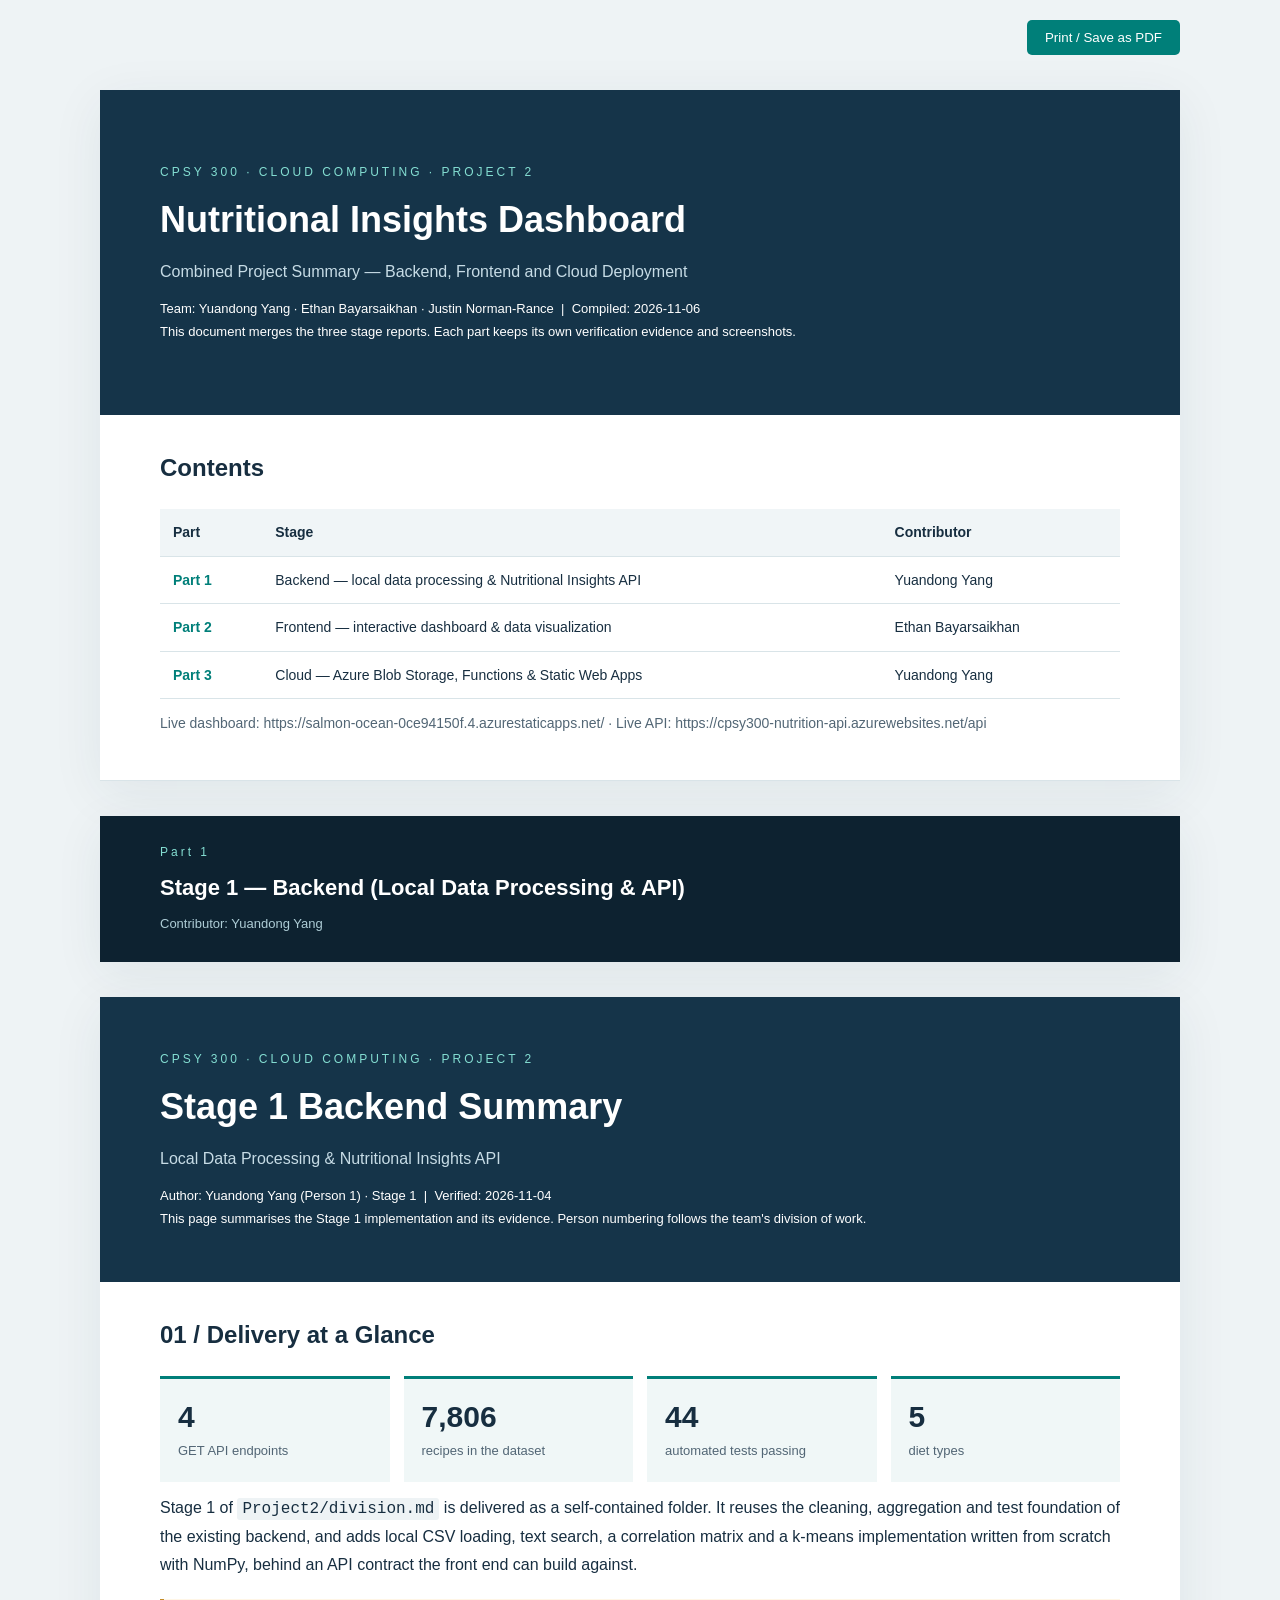
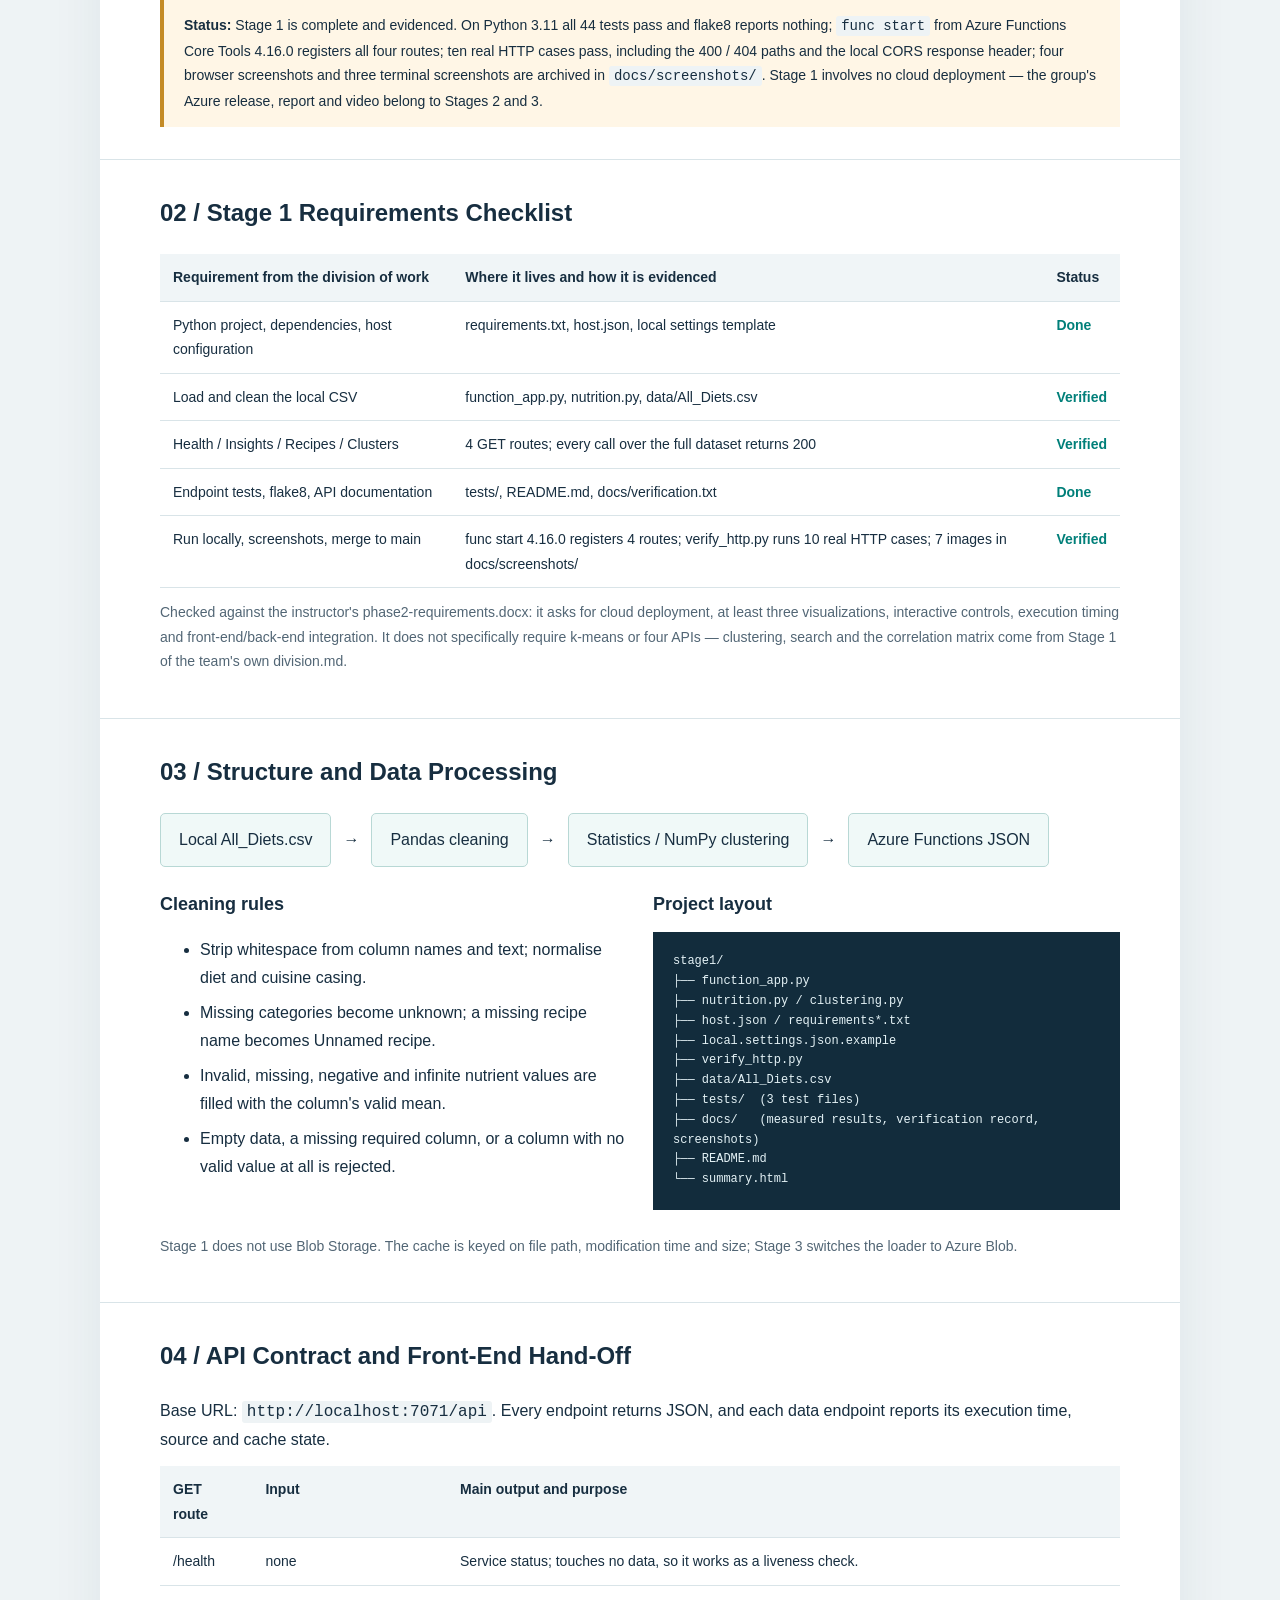
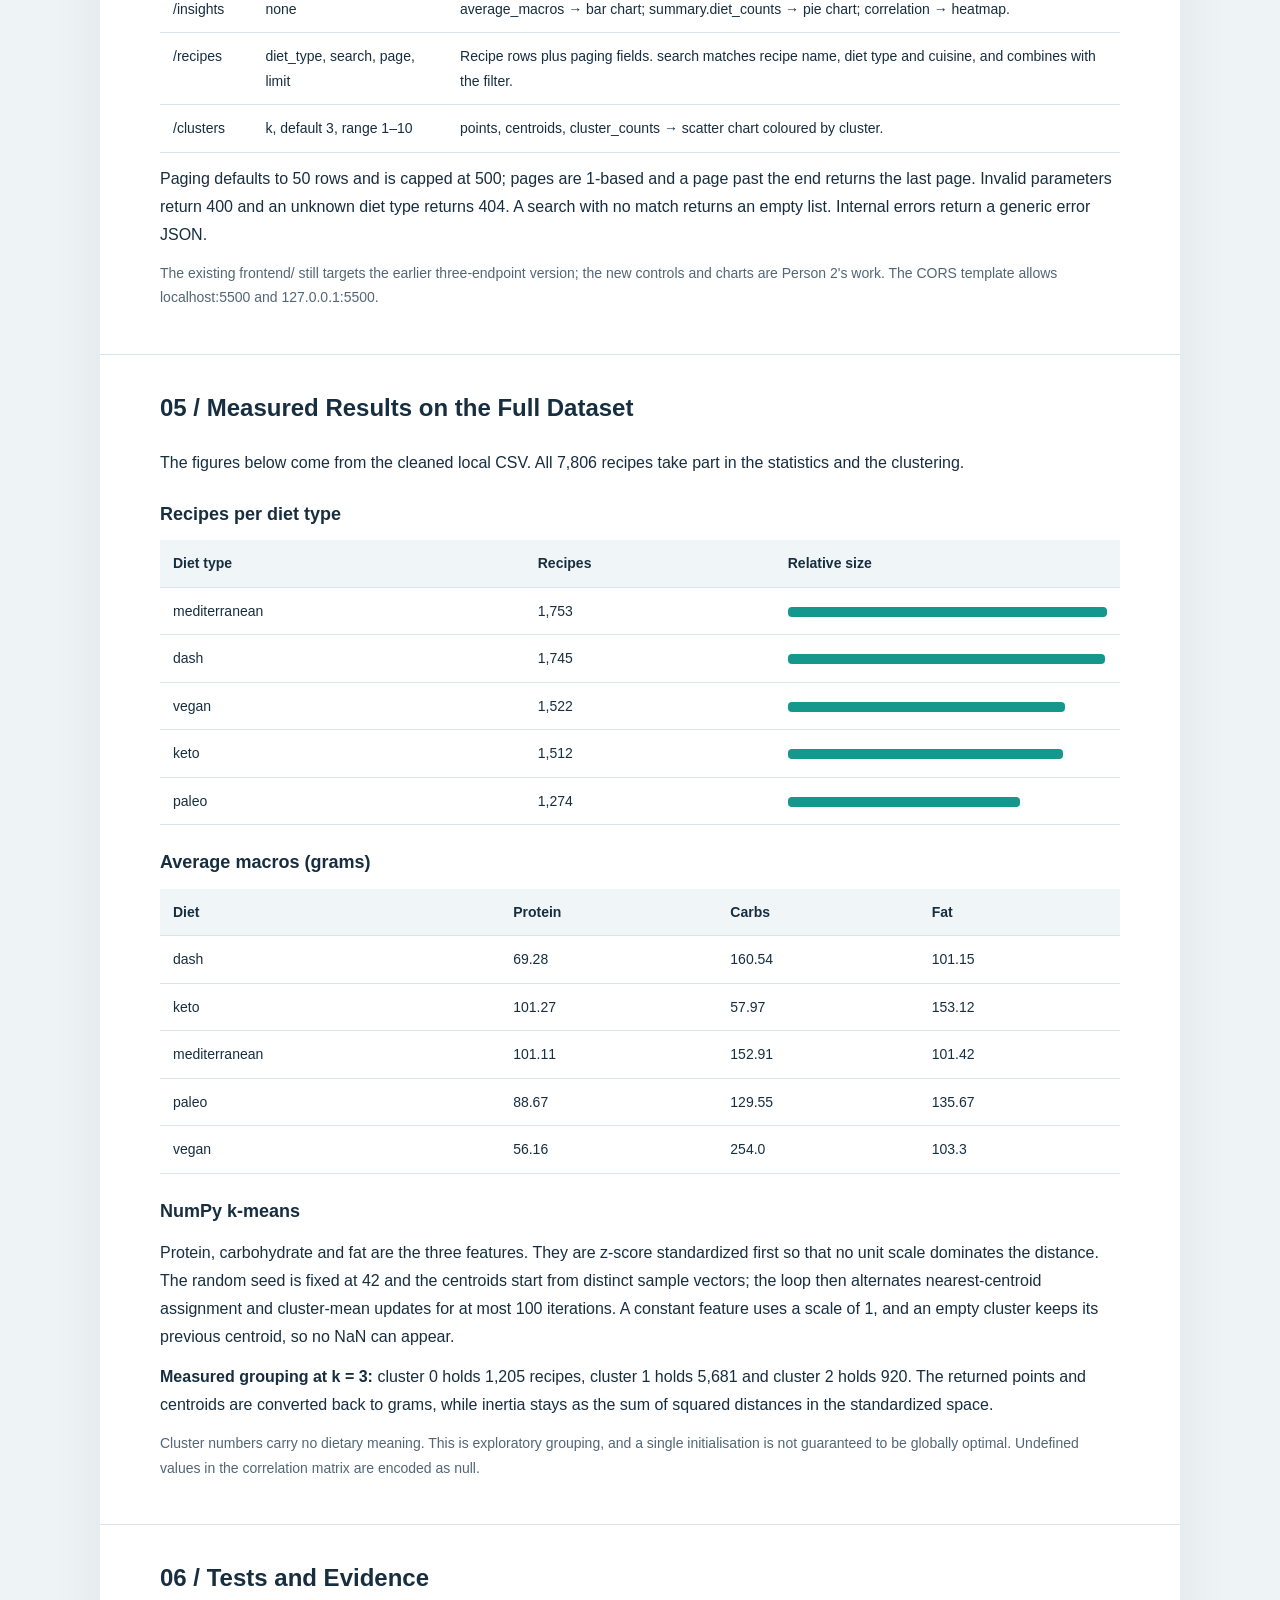
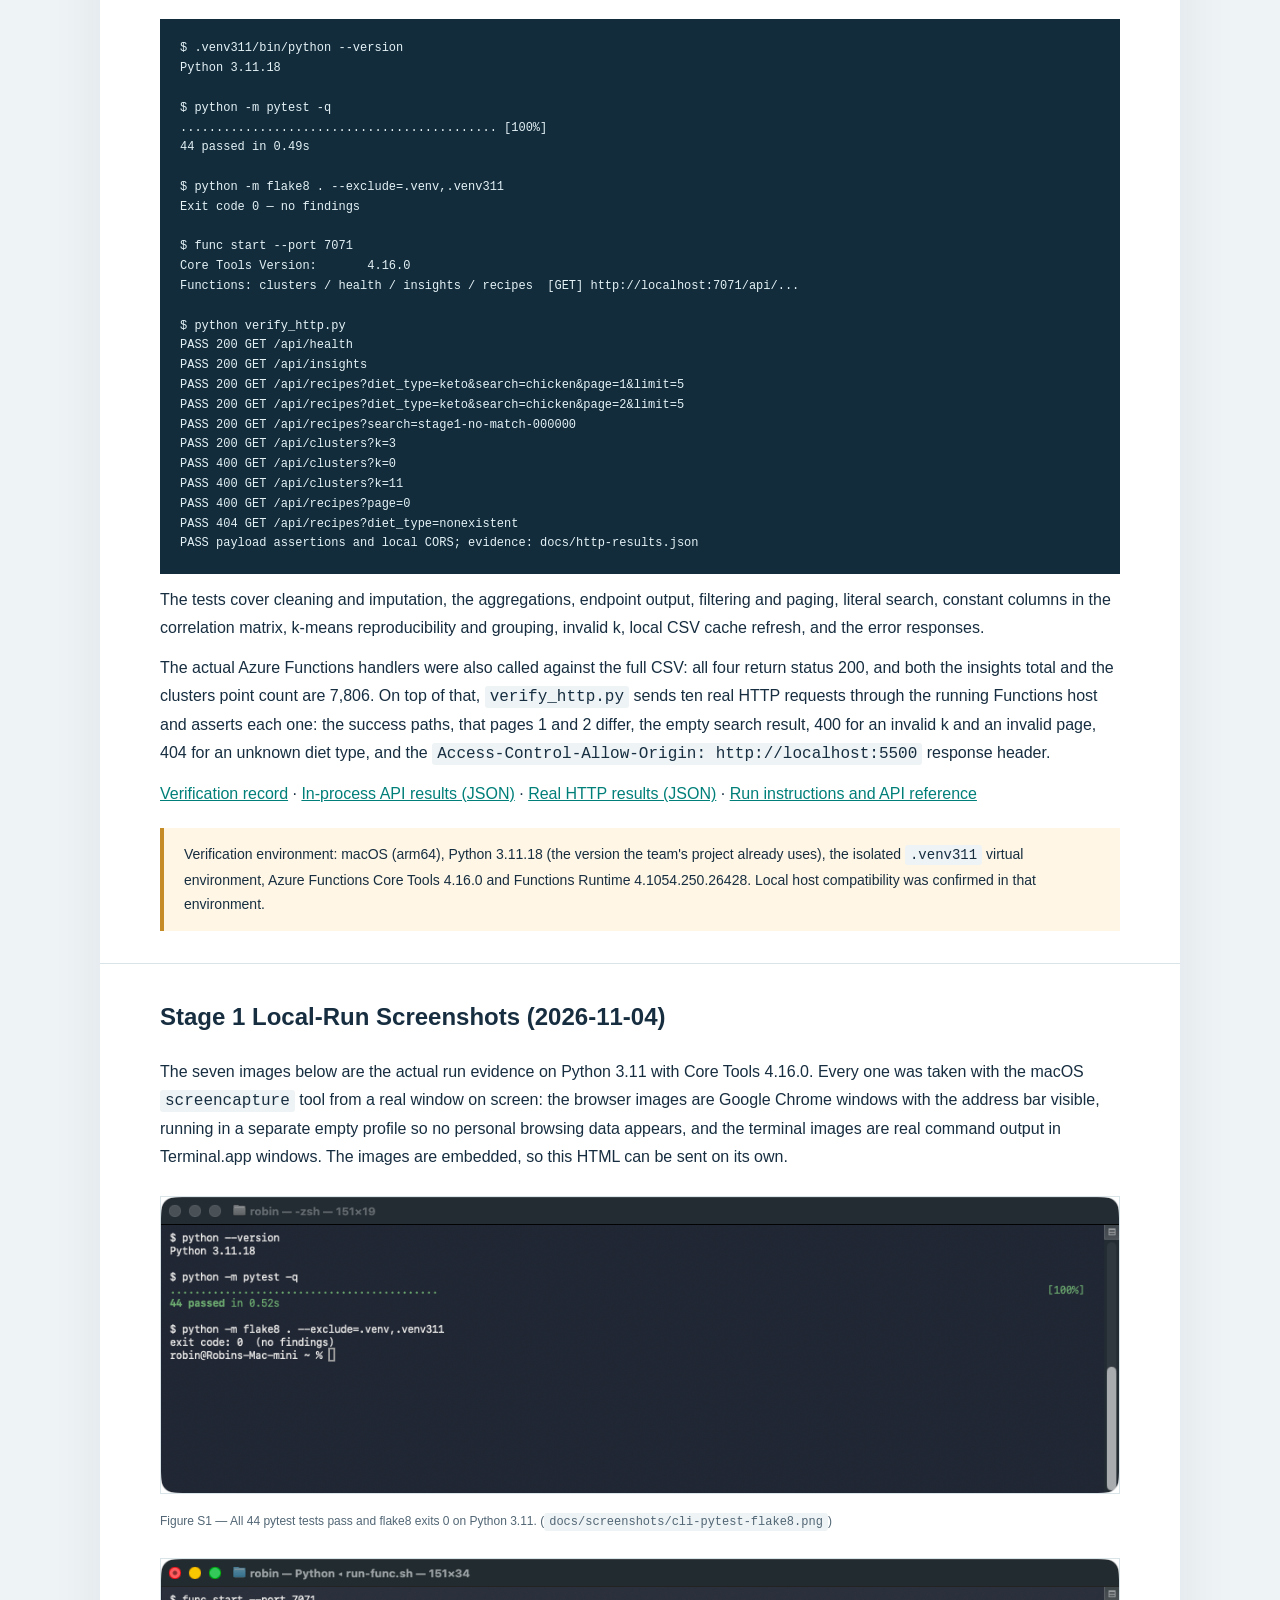
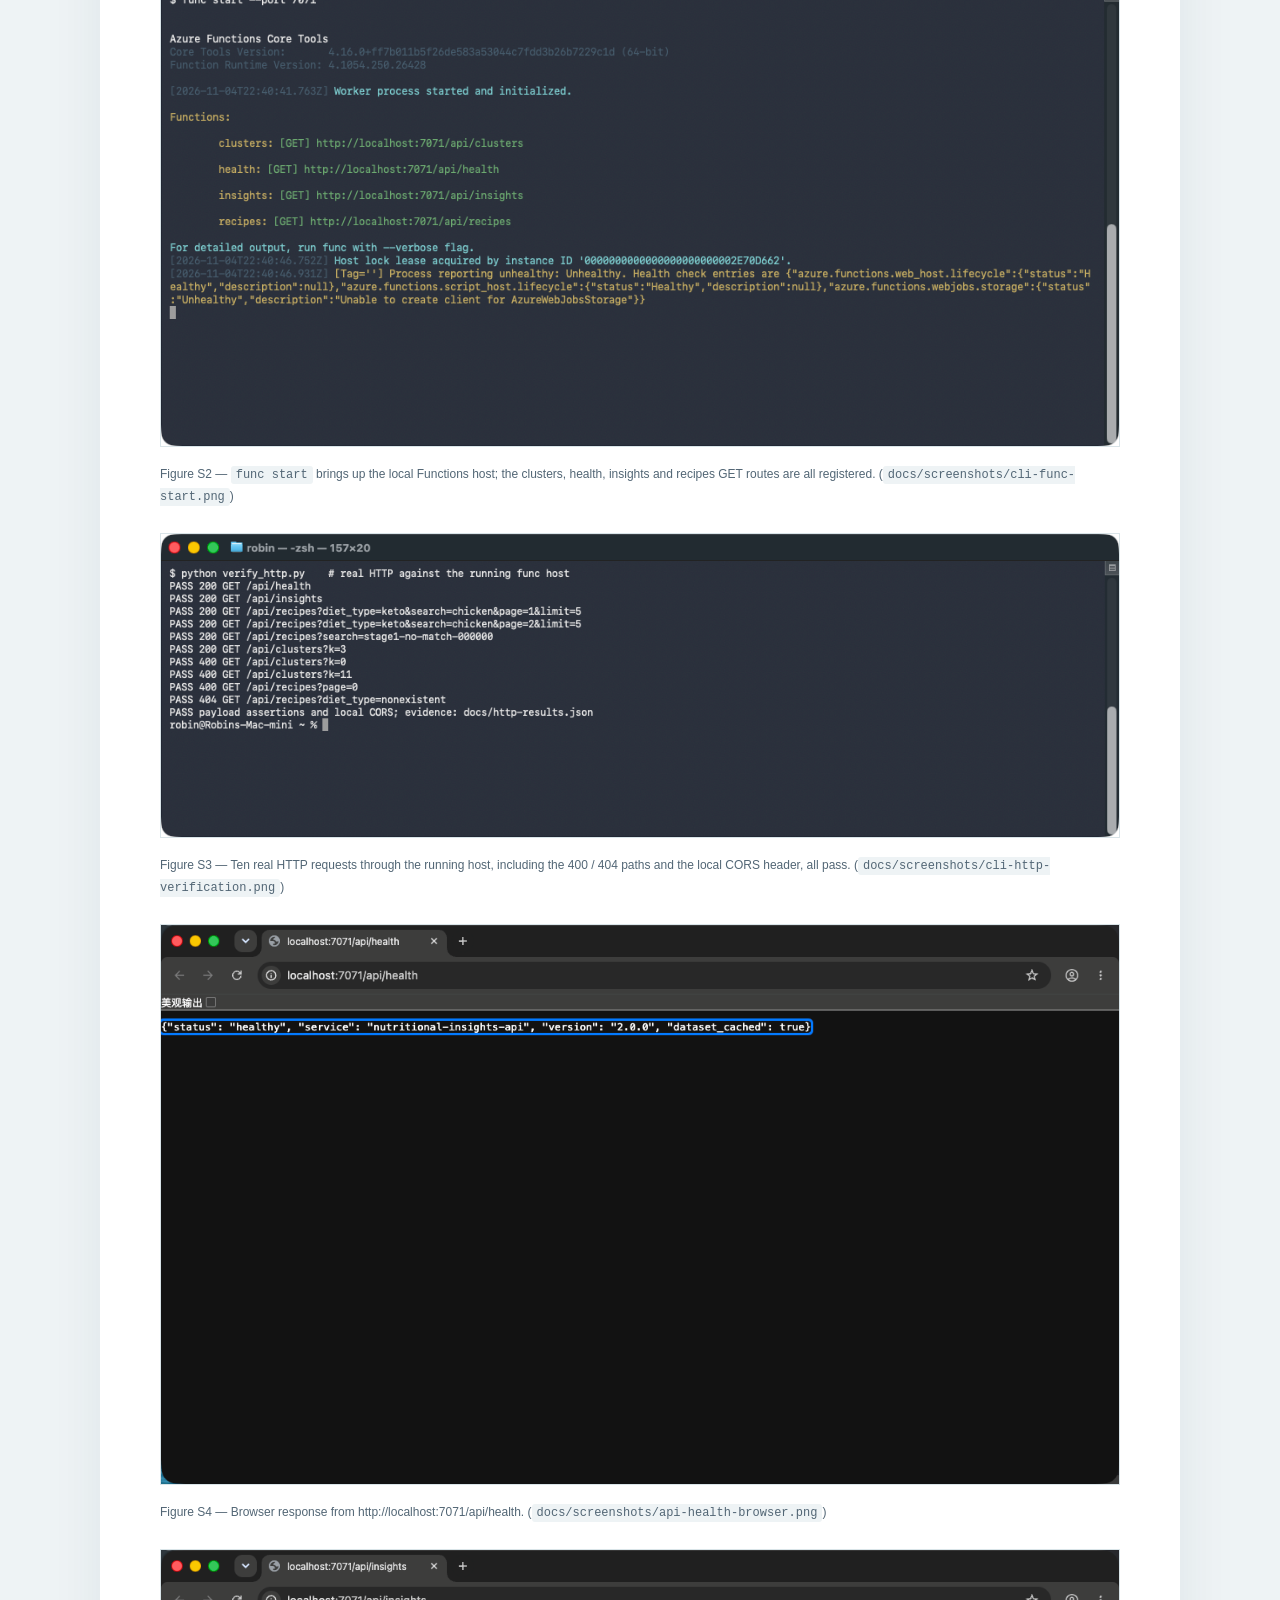
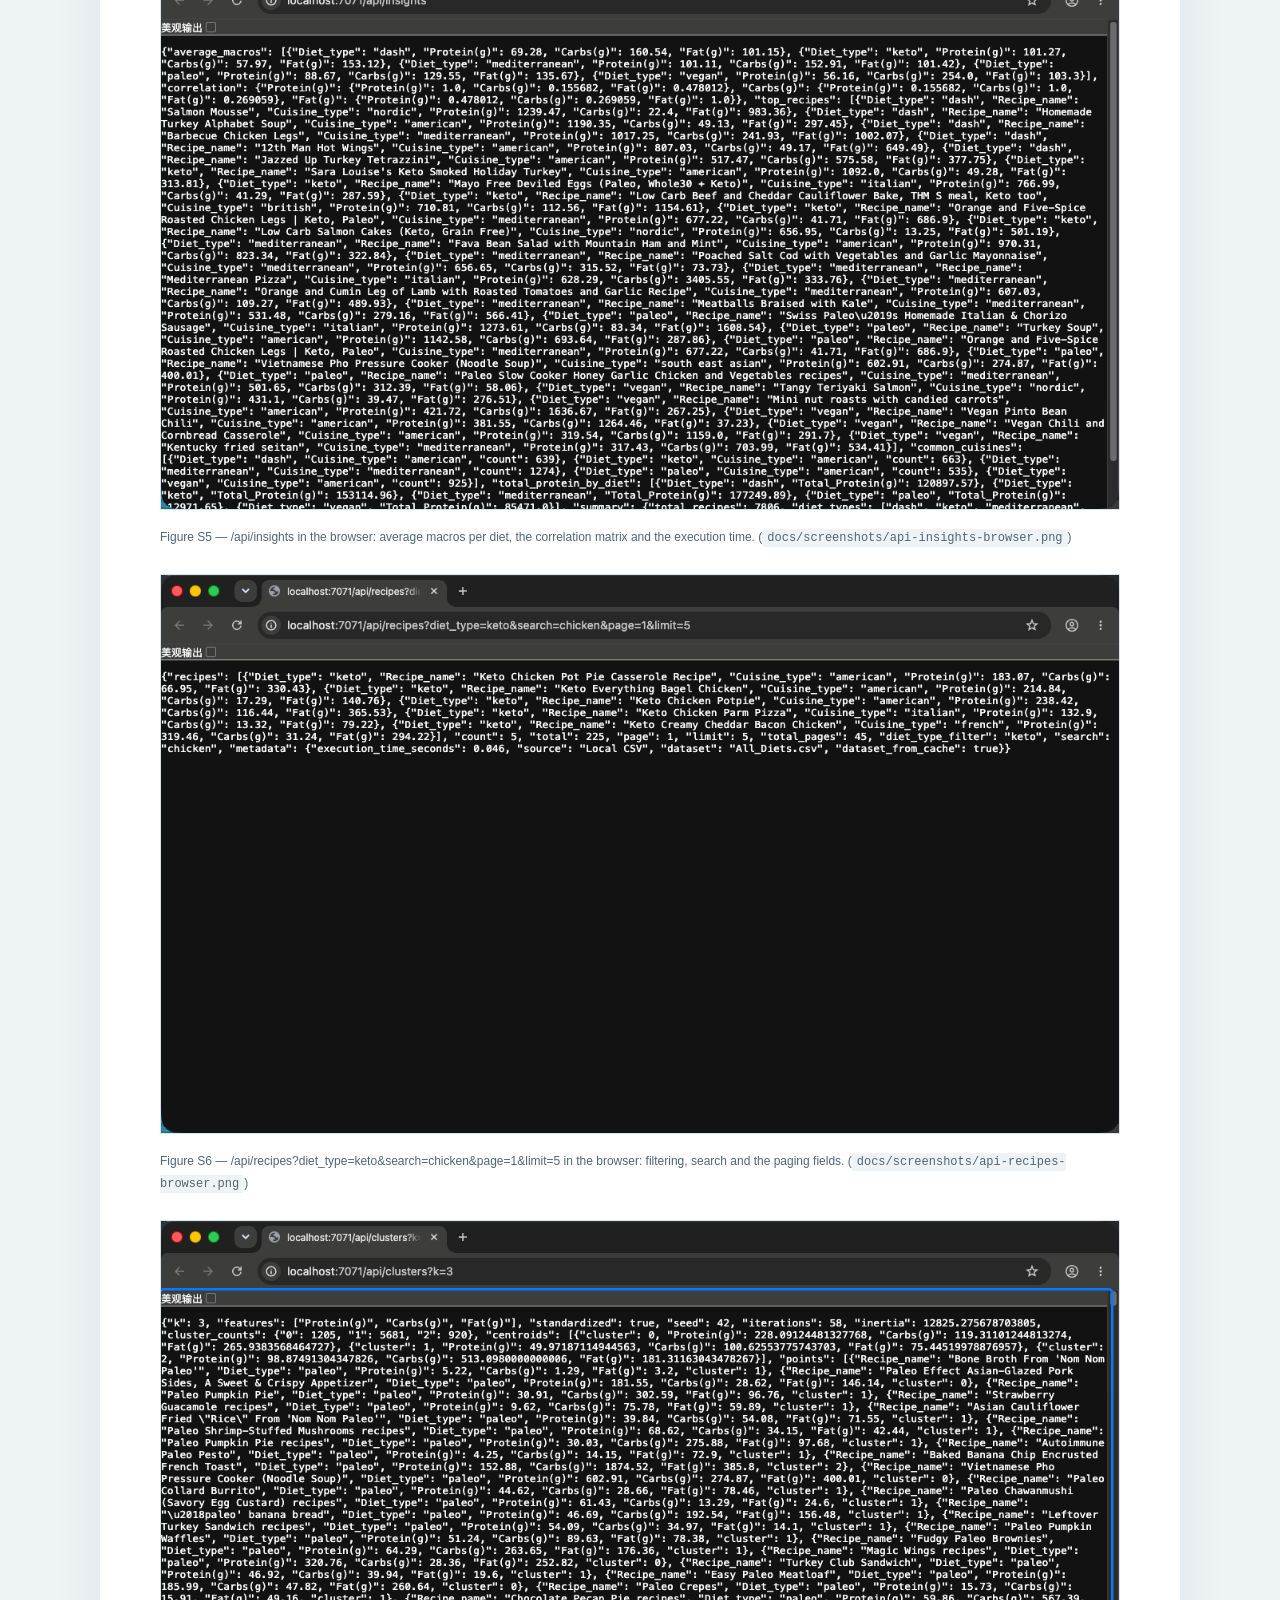
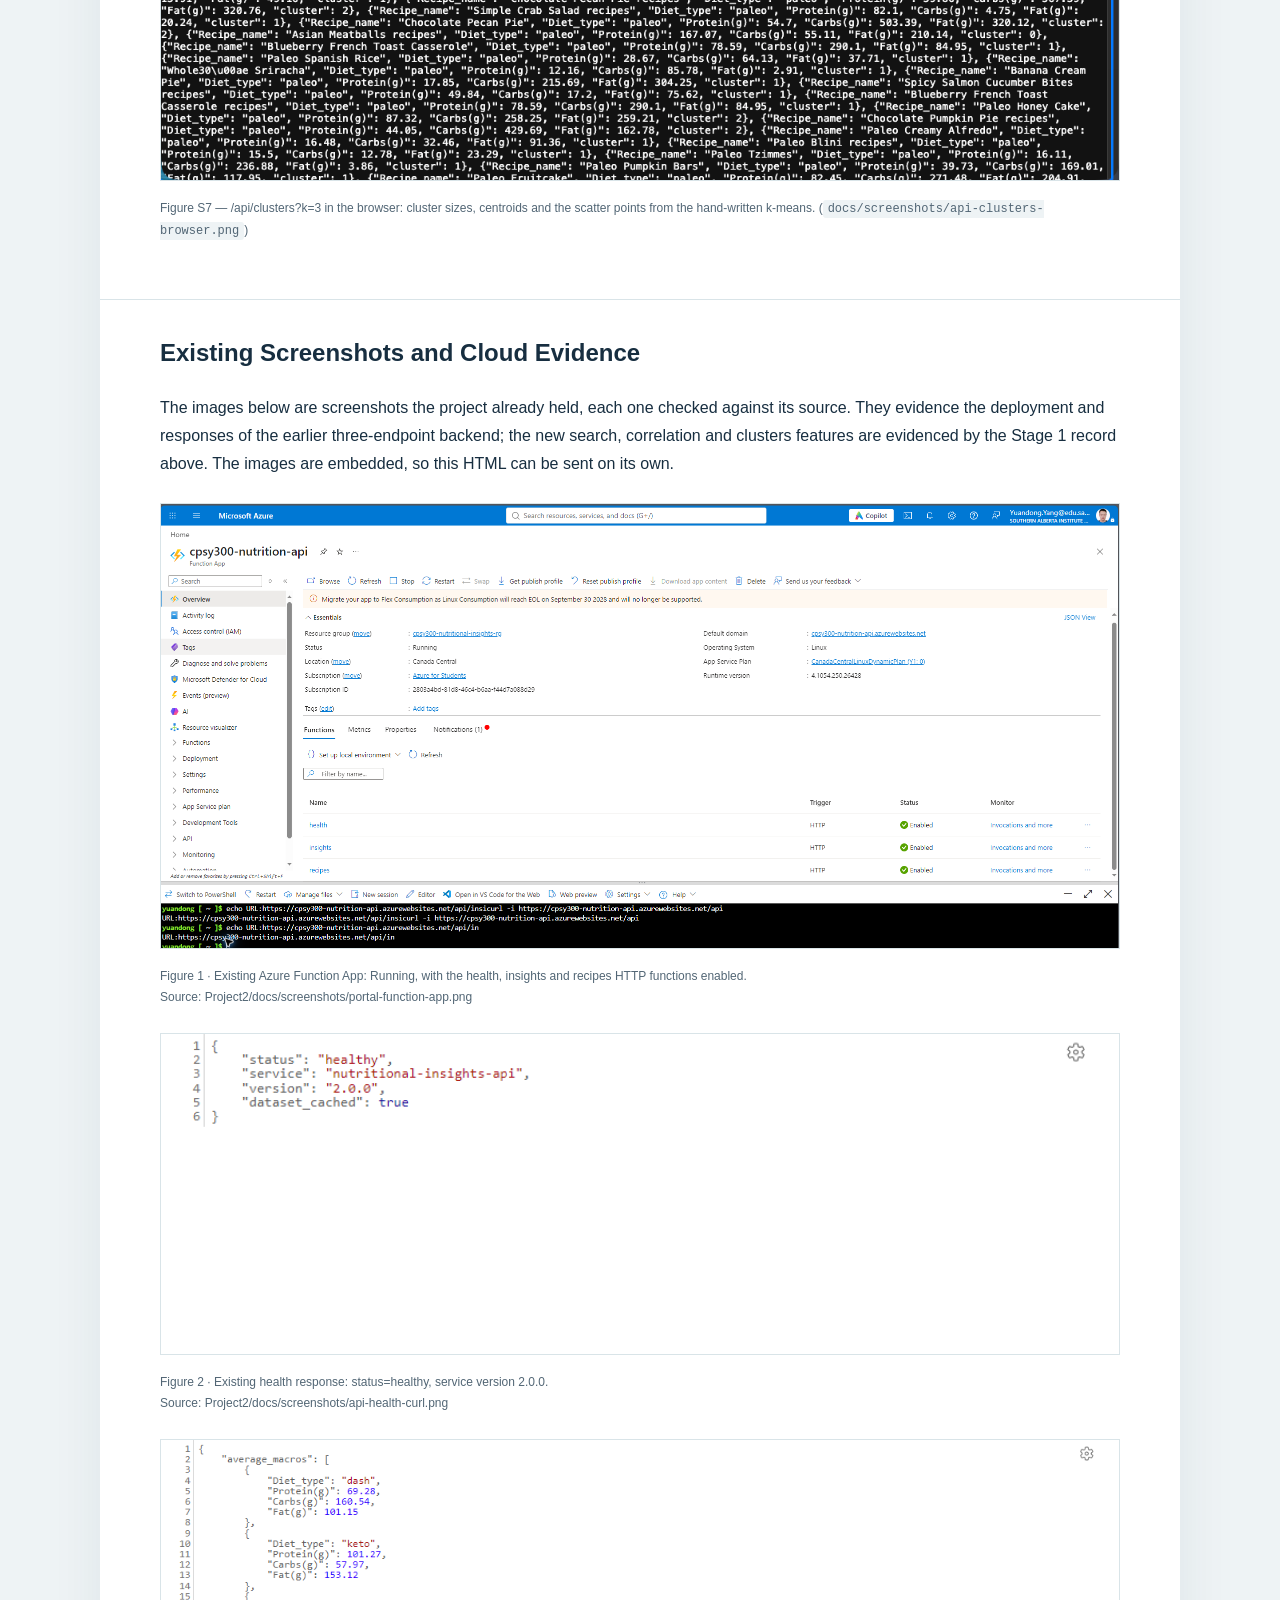
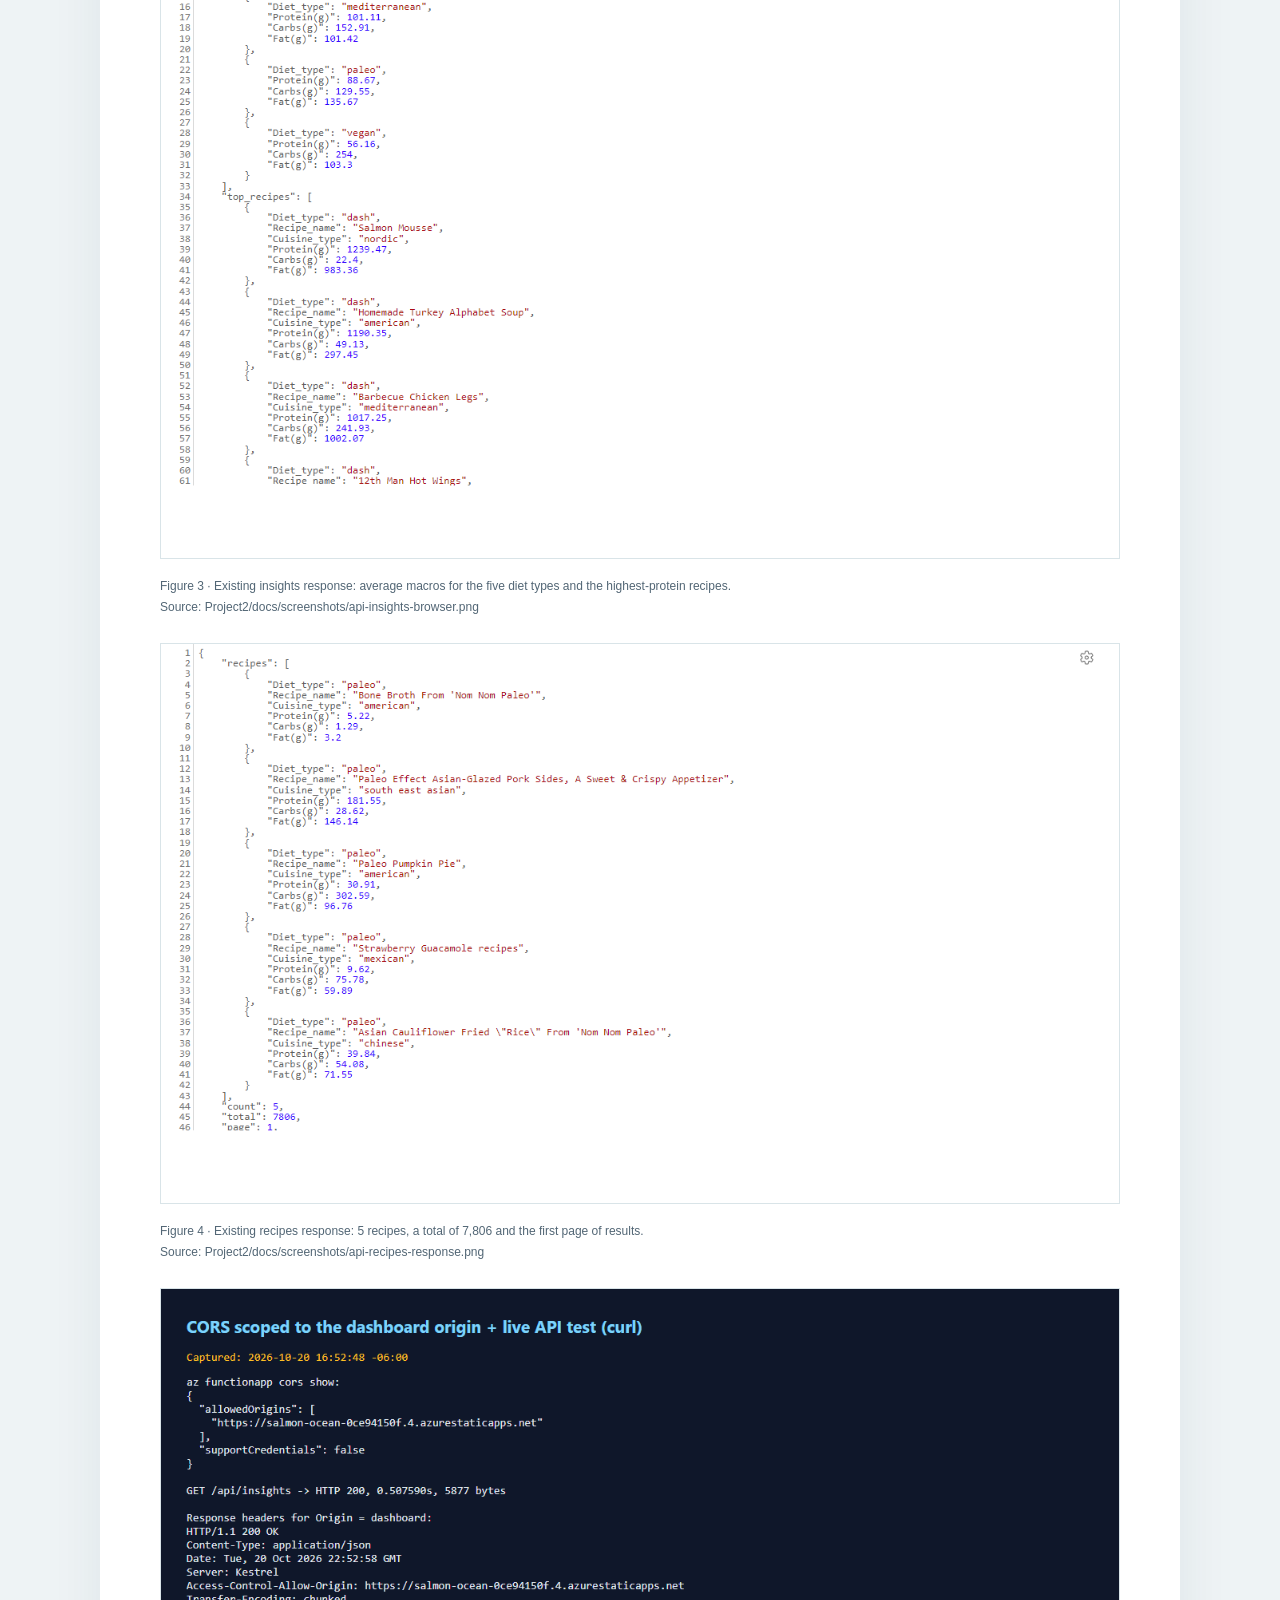
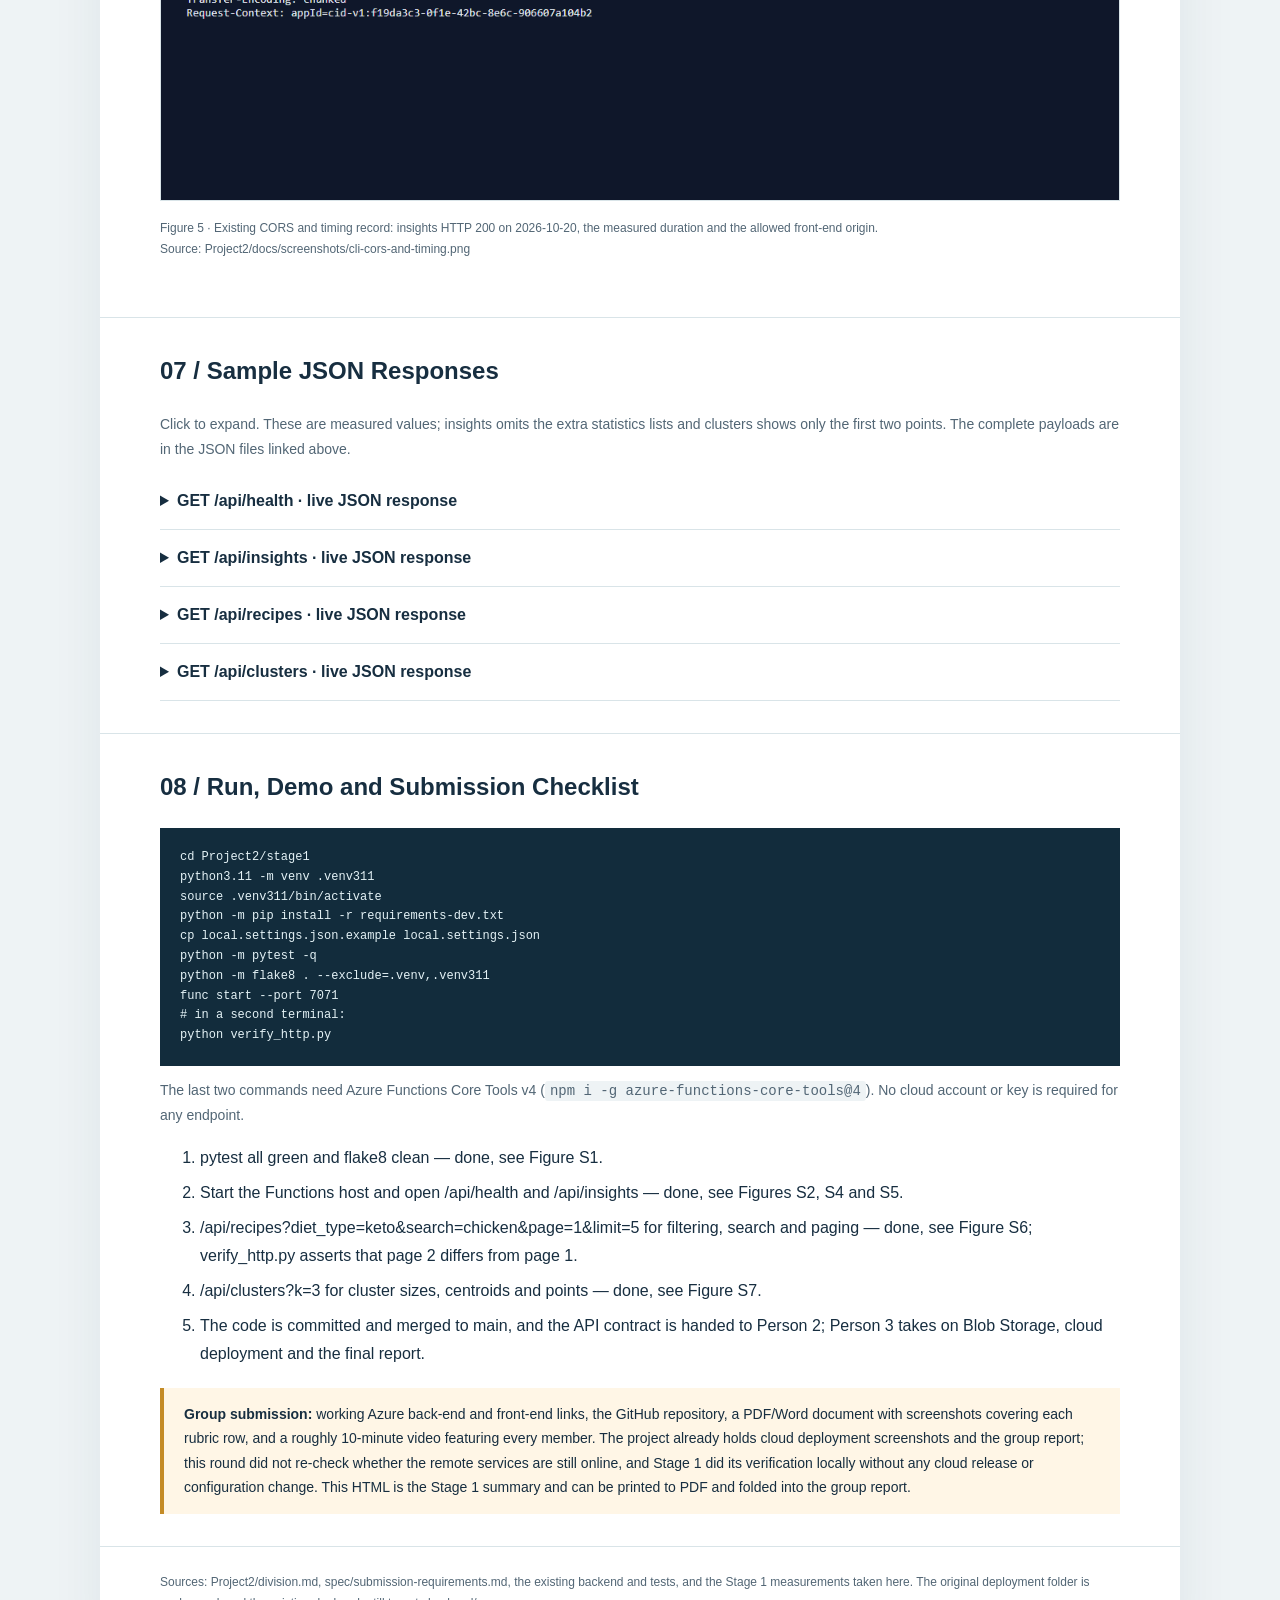
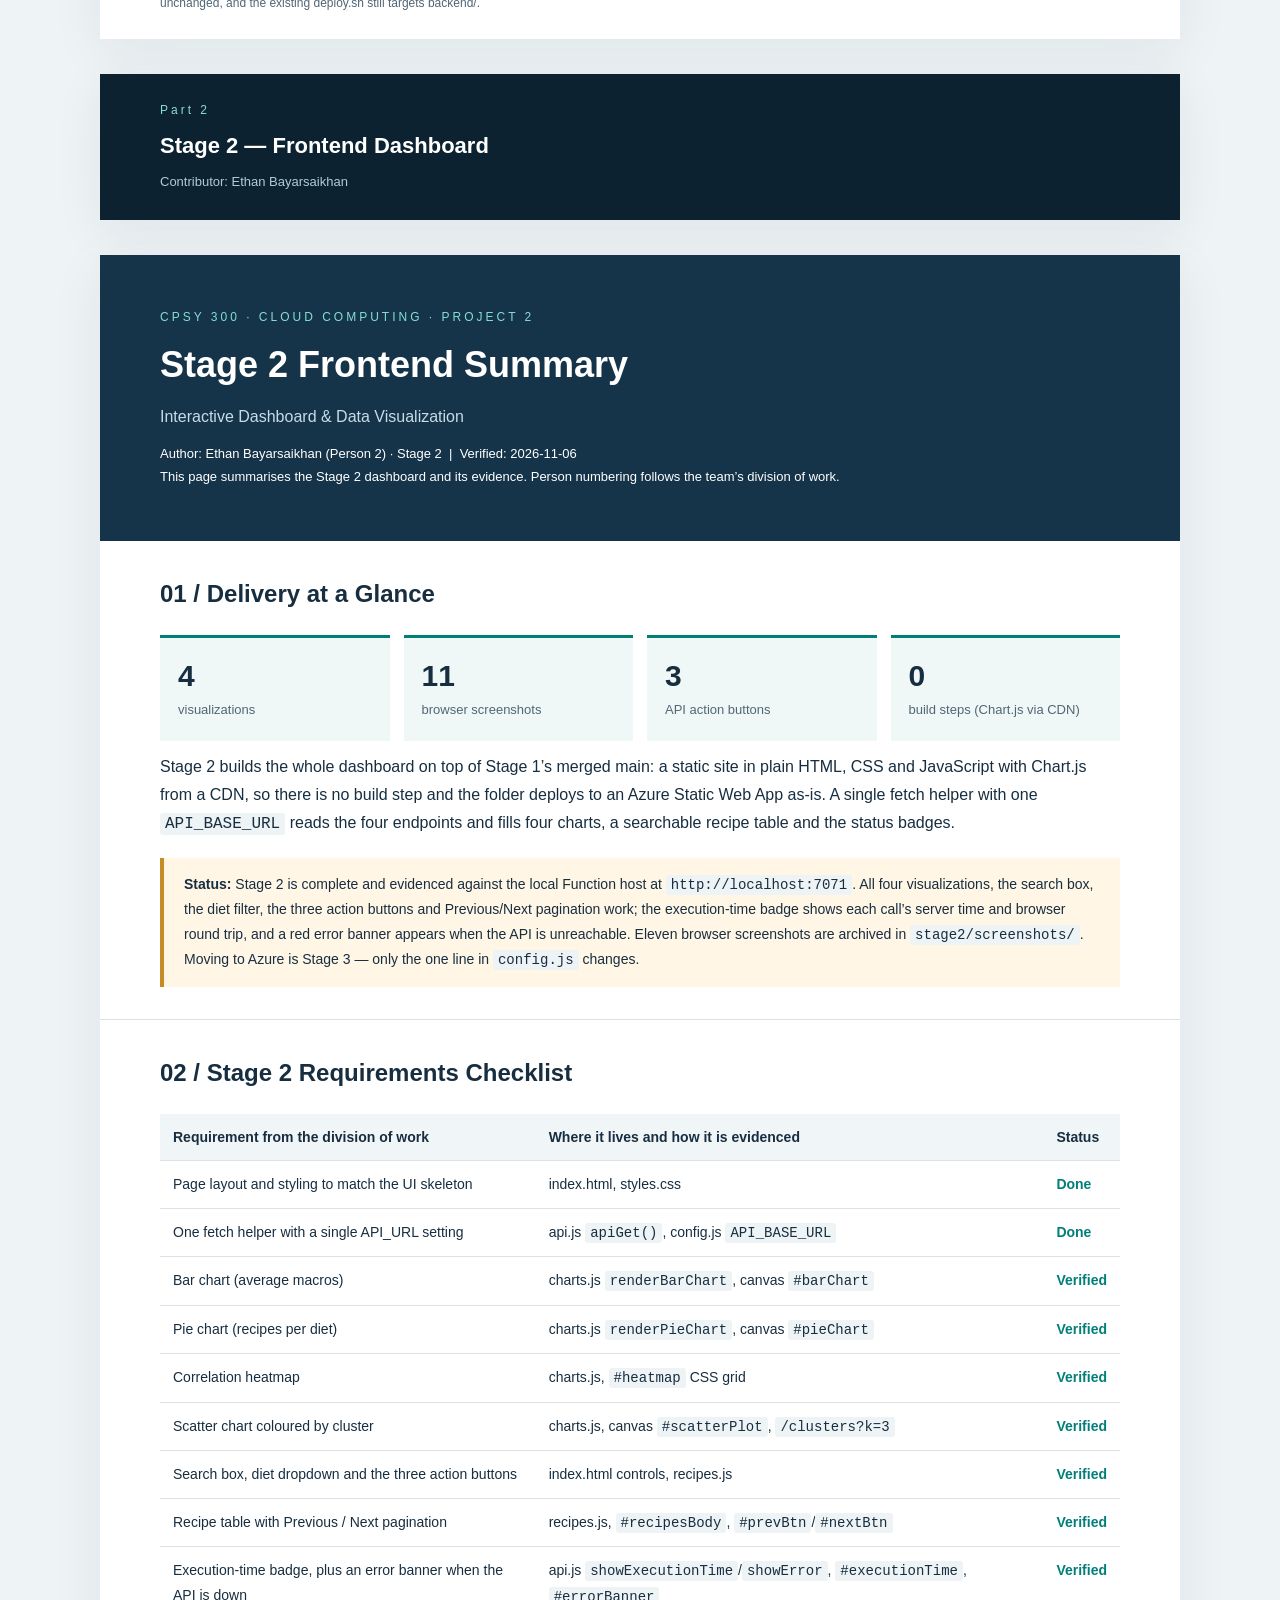
==== report/Project 2 - Combined Summary.html @ ed386e96 "update doc" ====
<!doctype html><html lang="en"><head><meta charset="utf-8"><meta name="viewport" content="width=device-width, initial-scale=1"><title>Project 2 · Combined Summary</title><style>
:root{--ink:#172e40;--muted:#526675;--teal:#007f79;--line:#d9e4e8}
*{box-sizing:border-box}body{margin:0;background:#eef3f5;color:var(--ink);font:16px/1.75 -apple-system,BlinkMacSystemFont,"Segoe UI","PingFang SC","Microsoft YaHei",sans-serif}
main{max-width:1080px;margin:35px auto;background:white;box-shadow:0 12px 50px #18374712}
header{background:#153449;color:white;padding:52px 60px}header p{color:#c7dce6;max-width:780px}.eyebrow{font-size:12px;letter-spacing:3px;color:#84ded2}h1{font-size:36px;line-height:1.3;margin:14px 0}h2{font-size:24px;margin:0 0 20px}h3{font-size:18px;margin:22px 0 10px}p{margin:12px 0}section{padding:32px 60px;border-bottom:1px solid var(--line)}a{color:var(--teal)}.meta{font-size:13px}.cards{display:grid;grid-template-columns:repeat(4,1fr);gap:14px}.card{padding:18px;background:#f0f7f7;border-top:3px solid var(--teal)}.number{display:block;font-size:30px;font-weight:700;line-height:1.3}.label{font-size:13px;color:var(--muted)}.note{background:#fff6e6;border-left:4px solid #c48b26;padding:14px 20px;margin-top:20px;font-size:14px}table{width:100%;border-collapse:collapse;font-size:14px}th{text-align:left;background:#f0f5f7}td,th{padding:11px 13px;border-bottom:1px solid var(--line);vertical-align:top}code{background:#eef3f5;padding:2px 5px;border-radius:3px}pre{background:#122c3c;color:#e4f2f6;padding:20px;overflow-x:auto;font:12px/1.65 ui-monospace,SFMono-Regular,monospace;white-space:pre-wrap;overflow-wrap:anywhere}summary{cursor:pointer;padding:14px 0;font-weight:600}details{border-bottom:1px solid var(--line)}.flow{display:flex;gap:12px;align-items:center;flex-wrap:wrap}.flow span{padding:12px 18px;border:1px solid #b8d8d5;background:#f0f9f8;border-radius:5px}.bar{display:block;height:10px;background:#14978c;border-radius:4px;margin-top:8px}.two{display:grid;grid-template-columns:1fr 1fr;gap:26px}.tag{color:var(--teal);font-weight:600}.muted{color:var(--muted);font-size:14px}footer{padding:25px 60px;font-size:12px;color:var(--muted)}li{margin:7px 0}.tools{max-width:1080px;margin:20px auto;text-align:right}button{background:var(--teal);border:0;color:white;padding:10px 18px;border-radius:5px;cursor:pointer}
@media(max-width:700px){main{margin:0}header,section,footer{padding:26px 22px}h1{font-size:29px}.cards,.two{grid-template-columns:1fr 1fr}table{font-size:12px}td,th{padding:8px 5px}.tools{padding-right:15px}}
@media print{@page{size:A4;margin:14mm}body{background:white;font-size:11px}main{margin:0;box-shadow:none;max-width:none}.tools{display:none}header{padding:24px;background:#153449!important;print-color-adjust:exact}h1{font-size:26px}section{padding:20px 0}h2{font-size:19px}h2,h3{break-after:avoid}.card,tr,.note{break-inside:avoid}pre{font-size:9px;background:#f4f6f7;color:#172e40}details{display:block}footer{padding:15px 0}table{font-size:10px}.cards{gap:8px}.number{font-size:24px}}
figure{margin:25px 0;break-inside:avoid}figure img{width:100%;height:auto;border:1px solid #d9e4e8}figcaption{font-size:12px;color:#526675;margin-top:8px} </style></head><body><div class="tools"><button onclick="document.querySelectorAll('details').forEach(d=>d.open=true);window.print()">Print / Save as PDF</button></div><main style="padding:0"><header style="padding:72px 60px"><div class="eyebrow">CPSY 300 · CLOUD COMPUTING · PROJECT 2</div><h1>Nutritional Insights Dashboard</h1><p>Combined Project Summary — Backend, Frontend and Cloud Deployment</p><div class="meta">Team: Yuandong Yang · Ethan Bayarsaikhan · Justin Norman-Rance &nbsp;|&nbsp; Compiled: 2026-11-06<br>This document merges the three stage reports. Each part keeps its own verification evidence and screenshots.</div></header><section><h2>Contents</h2><table><thead><tr><th>Part</th><th>Stage</th><th>Contributor</th></tr></thead><tbody><tr><td class="tag">Part 1</td><td>Backend — local data processing &amp; Nutritional Insights API</td><td>Yuandong Yang</td></tr><tr><td class="tag">Part 2</td><td>Frontend — interactive dashboard &amp; data visualization</td><td>Ethan Bayarsaikhan</td></tr><tr><td class="tag">Part 3</td><td>Cloud — Azure Blob Storage, Functions &amp; Static Web Apps</td><td>Yuandong Yang</td></tr></tbody></table><p class="muted">Live dashboard: https://salmon-ocean-0ce94150f.4.azurestaticapps.net/ · Live API: https://cpsy300-nutrition-api.azurewebsites.net/api</p></section></main><main class="part-divider" style="page-break-before:always;padding:26px 60px;background:#0d2230;color:#fff"><div class="eyebrow" style="color:#84ded2">Part 1</div><div style="font-size:22px;font-weight:700;margin-top:6px">Stage 1 — Backend (Local Data Processing & API)</div><div style="font-size:13px;color:#aecdd6;margin-top:6px">Contributor: Yuandong Yang</div></main><main style="page-break-before:avoid">
<header><div class="eyebrow">CPSY 300 &middot; CLOUD COMPUTING &middot; PROJECT 2</div><h1>Stage 1 Backend Summary</h1><p>Local Data Processing &amp; Nutritional Insights API</p><div class="meta">Author: Yuandong Yang (Person 1) &middot; Stage 1 &nbsp;|&nbsp; Verified: 2026-11-04<br>This page summarises the Stage 1 implementation and its evidence. Person numbering follows the team's division of work.</div></header>
<section><h2>01 / Delivery at a Glance</h2><div class="cards"><div class="card"><span class="number">4</span><span class="label">GET API endpoints</span></div><div class="card"><span class="number">7,806</span><span class="label">recipes in the dataset</span></div><div class="card"><span class="number">44</span><span class="label">automated tests passing</span></div><div class="card"><span class="number">5</span><span class="label">diet types</span></div></div><p>Stage 1 of <code>Project2/division.md</code> is delivered as a self-contained folder. It reuses the cleaning, aggregation and test foundation of the existing backend, and adds local CSV loading, text search, a correlation matrix and a k-means implementation written from scratch with NumPy, behind an API contract the front end can build against.</p><div class="note"><strong>Status:</strong> Stage 1 is complete and evidenced. On Python 3.11 all 44 tests pass and flake8 reports nothing; <code>func start</code> from Azure Functions Core Tools 4.16.0 registers all four routes; ten real HTTP cases pass, including the 400 / 404 paths and the local CORS response header; four browser screenshots and three terminal screenshots are archived in <code>docs/screenshots/</code>. Stage 1 involves no cloud deployment &mdash; the group's Azure release, report and video belong to Stages 2 and 3.</div></section>
<section><h2>02 / Stage 1 Requirements Checklist</h2><table><thead><tr><th>Requirement from the division of work</th><th>Where it lives and how it is evidenced</th><th>Status</th></tr></thead><tbody><tr><td>Python project, dependencies, host configuration</td><td>requirements.txt, host.json, local settings template</td><td class="tag">Done</td></tr><tr><td>Load and clean the local CSV</td><td>function_app.py, nutrition.py, data/All_Diets.csv</td><td class="tag">Verified</td></tr><tr><td>Health / Insights / Recipes / Clusters</td><td>4 GET routes; every call over the full dataset returns 200</td><td class="tag">Verified</td></tr><tr><td>Endpoint tests, flake8, API documentation</td><td>tests/, README.md, docs/verification.txt</td><td class="tag">Done</td></tr><tr><td>Run locally, screenshots, merge to main</td><td>func start 4.16.0 registers 4 routes; verify_http.py runs 10 real HTTP cases; 7 images in docs/screenshots/</td><td class="tag">Verified</td></tr></tbody></table><p class="muted">Checked against the instructor's phase2-requirements.docx: it asks for cloud deployment, at least three visualizations, interactive controls, execution timing and front-end/back-end integration. It does not specifically require k-means or four APIs &mdash; clustering, search and the correlation matrix come from Stage 1 of the team's own division.md.</p></section>
<section><h2>03 / Structure and Data Processing</h2><div class="flow"><span>Local All_Diets.csv</span>&rarr;<span>Pandas cleaning</span>&rarr;<span>Statistics / NumPy clustering</span>&rarr;<span>Azure Functions JSON</span></div><div class="two"><div><h3>Cleaning rules</h3><ul><li>Strip whitespace from column names and text; normalise diet and cuisine casing.</li><li>Missing categories become unknown; a missing recipe name becomes Unnamed recipe.</li><li>Invalid, missing, negative and infinite nutrient values are filled with the column's valid mean.</li><li>Empty data, a missing required column, or a column with no valid value at all is rejected.</li></ul></div><div><h3>Project layout</h3><pre>stage1/
&#9500;&#9472;&#9472; function_app.py
&#9500;&#9472;&#9472; nutrition.py / clustering.py
&#9500;&#9472;&#9472; host.json / requirements*.txt
&#9500;&#9472;&#9472; local.settings.json.example
&#9500;&#9472;&#9472; verify_http.py
&#9500;&#9472;&#9472; data/All_Diets.csv
&#9500;&#9472;&#9472; tests/  (3 test files)
&#9500;&#9472;&#9472; docs/   (measured results, verification record, screenshots)
&#9500;&#9472;&#9472; README.md
&#9492;&#9472;&#9472; summary.html</pre></div></div><p class="muted">Stage 1 does not use Blob Storage. The cache is keyed on file path, modification time and size; Stage 3 switches the loader to Azure Blob.</p></section>
<section><h2>04 / API Contract and Front-End Hand-Off</h2><p>Base URL: <code>http://localhost:7071/api</code>. Every endpoint returns JSON, and each data endpoint reports its execution time, source and cache state.</p><table><thead><tr><th>GET route</th><th>Input</th><th>Main output and purpose</th></tr></thead><tbody><tr><td>/health</td><td>none</td><td>Service status; touches no data, so it works as a liveness check.</td></tr><tr><td>/insights</td><td>none</td><td>average_macros &rarr; bar chart; summary.diet_counts &rarr; pie chart; correlation &rarr; heatmap.</td></tr><tr><td>/recipes</td><td>diet_type, search, page, limit</td><td>Recipe rows plus paging fields. search matches recipe name, diet type and cuisine, and combines with the filter.</td></tr><tr><td>/clusters</td><td>k, default 3, range 1&ndash;10</td><td>points, centroids, cluster_counts &rarr; scatter chart coloured by cluster.</td></tr></tbody></table><p>Paging defaults to 50 rows and is capped at 500; pages are 1-based and a page past the end returns the last page. Invalid parameters return 400 and an unknown diet type returns 404. A search with no match returns an empty list. Internal errors return a generic error JSON.</p><p class="muted">The existing frontend/ still targets the earlier three-endpoint version; the new controls and charts are Person 2's work. The CORS template allows localhost:5500 and 127.0.0.1:5500.</p></section>
<section><h2>05 / Measured Results on the Full Dataset</h2><p>The figures below come from the cleaned local CSV. All 7,806 recipes take part in the statistics and the clustering.</p><h3>Recipes per diet type</h3><table><thead><tr><th>Diet type</th><th>Recipes</th><th>Relative size</th></tr></thead><tbody><tr><td>mediterranean</td><td>1,753</td><td><span class="bar" style="width:100.0%"></span></td></tr><tr><td>dash</td><td>1,745</td><td><span class="bar" style="width:99.5%"></span></td></tr><tr><td>vegan</td><td>1,522</td><td><span class="bar" style="width:86.8%"></span></td></tr><tr><td>keto</td><td>1,512</td><td><span class="bar" style="width:86.3%"></span></td></tr><tr><td>paleo</td><td>1,274</td><td><span class="bar" style="width:72.7%"></span></td></tr></tbody></table><h3>Average macros (grams)</h3><table><thead><tr><th>Diet</th><th>Protein</th><th>Carbs</th><th>Fat</th></tr></thead><tbody><tr><td>dash</td><td>69.28</td><td>160.54</td><td>101.15</td></tr><tr><td>keto</td><td>101.27</td><td>57.97</td><td>153.12</td></tr><tr><td>mediterranean</td><td>101.11</td><td>152.91</td><td>101.42</td></tr><tr><td>paleo</td><td>88.67</td><td>129.55</td><td>135.67</td></tr><tr><td>vegan</td><td>56.16</td><td>254.0</td><td>103.3</td></tr></tbody></table><h3>NumPy k-means</h3><p>Protein, carbohydrate and fat are the three features. They are z-score standardized first so that no unit scale dominates the distance. The random seed is fixed at 42 and the centroids start from distinct sample vectors; the loop then alternates nearest-centroid assignment and cluster-mean updates for at most 100 iterations. A constant feature uses a scale of 1, and an empty cluster keeps its previous centroid, so no NaN can appear.</p><p><strong>Measured grouping at k = 3:</strong> cluster 0 holds 1,205 recipes, cluster 1 holds 5,681 and cluster 2 holds 920. The returned points and centroids are converted back to grams, while inertia stays as the sum of squared distances in the standardized space.</p><p class="muted">Cluster numbers carry no dietary meaning. This is exploratory grouping, and a single initialisation is not guaranteed to be globally optimal. Undefined values in the correlation matrix are encoded as null.</p></section>
<section><h2>06 / Tests and Evidence</h2><pre>$ .venv311/bin/python --version
Python 3.11.18

$ python -m pytest -q
............................................ [100%]
44 passed in 0.49s

$ python -m flake8 . --exclude=.venv,.venv311
Exit code 0 &mdash; no findings

$ func start --port 7071
Core Tools Version:       4.16.0
Functions: clusters / health / insights / recipes  [GET] http://localhost:7071/api/...

$ python verify_http.py
PASS 200 GET /api/health
PASS 200 GET /api/insights
PASS 200 GET /api/recipes?diet_type=keto&amp;search=chicken&amp;page=1&amp;limit=5
PASS 200 GET /api/recipes?diet_type=keto&amp;search=chicken&amp;page=2&amp;limit=5
PASS 200 GET /api/recipes?search=stage1-no-match-000000
PASS 200 GET /api/clusters?k=3
PASS 400 GET /api/clusters?k=0
PASS 400 GET /api/clusters?k=11
PASS 400 GET /api/recipes?page=0
PASS 404 GET /api/recipes?diet_type=nonexistent
PASS payload assertions and local CORS; evidence: docs/http-results.json</pre><p>The tests cover cleaning and imputation, the aggregations, endpoint output, filtering and paging, literal search, constant columns in the correlation matrix, k-means reproducibility and grouping, invalid k, local CSV cache refresh, and the error responses.</p><p>The actual Azure Functions handlers were also called against the full CSV: all four return status 200, and both the insights total and the clusters point count are 7,806. On top of that, <code>verify_http.py</code> sends ten real HTTP requests through the running Functions host and asserts each one: the success paths, that pages 1 and 2 differ, the empty search result, 400 for an invalid k and an invalid page, 404 for an unknown diet type, and the <code>Access-Control-Allow-Origin: http://localhost:5500</code> response header.</p><p><a href="docs/verification.txt">Verification record</a> &middot; <a href="docs/api-results.json">In-process API results (JSON)</a> &middot; <a href="docs/http-results.json">Real HTTP results (JSON)</a> &middot; <a href="README.md">Run instructions and API reference</a></p><div class="note">Verification environment: macOS (arm64), Python 3.11.18 (the version the team's project already uses), the isolated <code>.venv311</code> virtual environment, Azure Functions Core Tools 4.16.0 and Functions Runtime 4.1054.250.26428. Local host compatibility was confirmed in that environment.</div></section>
<section id="stage1-evidence"><h2>Stage 1 Local-Run Screenshots (2026-11-04)</h2><p>The seven images below are the actual run evidence on Python 3.11 with Core Tools 4.16.0. Every one was taken with the macOS <code>screencapture</code> tool from a real window on screen: the browser images are Google Chrome windows with the address bar visible, running in a separate empty profile so no personal browsing data appears, and the terminal images are real command output in Terminal.app windows. The images are embedded, so this HTML can be sent on its own.</p><figure><img src="[data-uri]" alt="S1 cli-pytest-flake8.png"><figcaption>Figure S1 &mdash; All 44 pytest tests pass and flake8 exits 0 on Python 3.11. (<code>docs/screenshots/cli-pytest-flake8.png</code>)</figcaption></figure><figure><img src="[data-uri]" alt="S2 cli-func-start.png"><figcaption>Figure S2 &mdash; <code>func start</code> brings up the local Functions host; the clusters, health, insights and recipes GET routes are all registered. (<code>docs/screenshots/cli-func-start.png</code>)</figcaption></figure><figure><img src="[data-uri]" alt="S3 cli-http-verification.png"><figcaption>Figure S3 &mdash; Ten real HTTP requests through the running host, including the 400 / 404 paths and the local CORS header, all pass. (<code>docs/screenshots/cli-http-verification.png</code>)</figcaption></figure><figure><img src="[data-uri]" alt="S4 api-health-browser.png"><figcaption>Figure S4 &mdash; Browser response from http://localhost:7071/api/health. (<code>docs/screenshots/api-health-browser.png</code>)</figcaption></figure><figure><img src="[data-uri]" alt="S5 api-insights-browser.png"><figcaption>Figure S5 &mdash; /api/insights in the browser: average macros per diet, the correlation matrix and the execution time. (<code>docs/screenshots/api-insights-browser.png</code>)</figcaption></figure><figure><img src="[data-uri]" alt="S6 api-recipes-browser.png"><figcaption>Figure S6 &mdash; /api/recipes?diet_type=keto&amp;search=chicken&amp;page=1&amp;limit=5 in the browser: filtering, search and the paging fields. (<code>docs/screenshots/api-recipes-browser.png</code>)</figcaption></figure><figure><img src="[data-uri]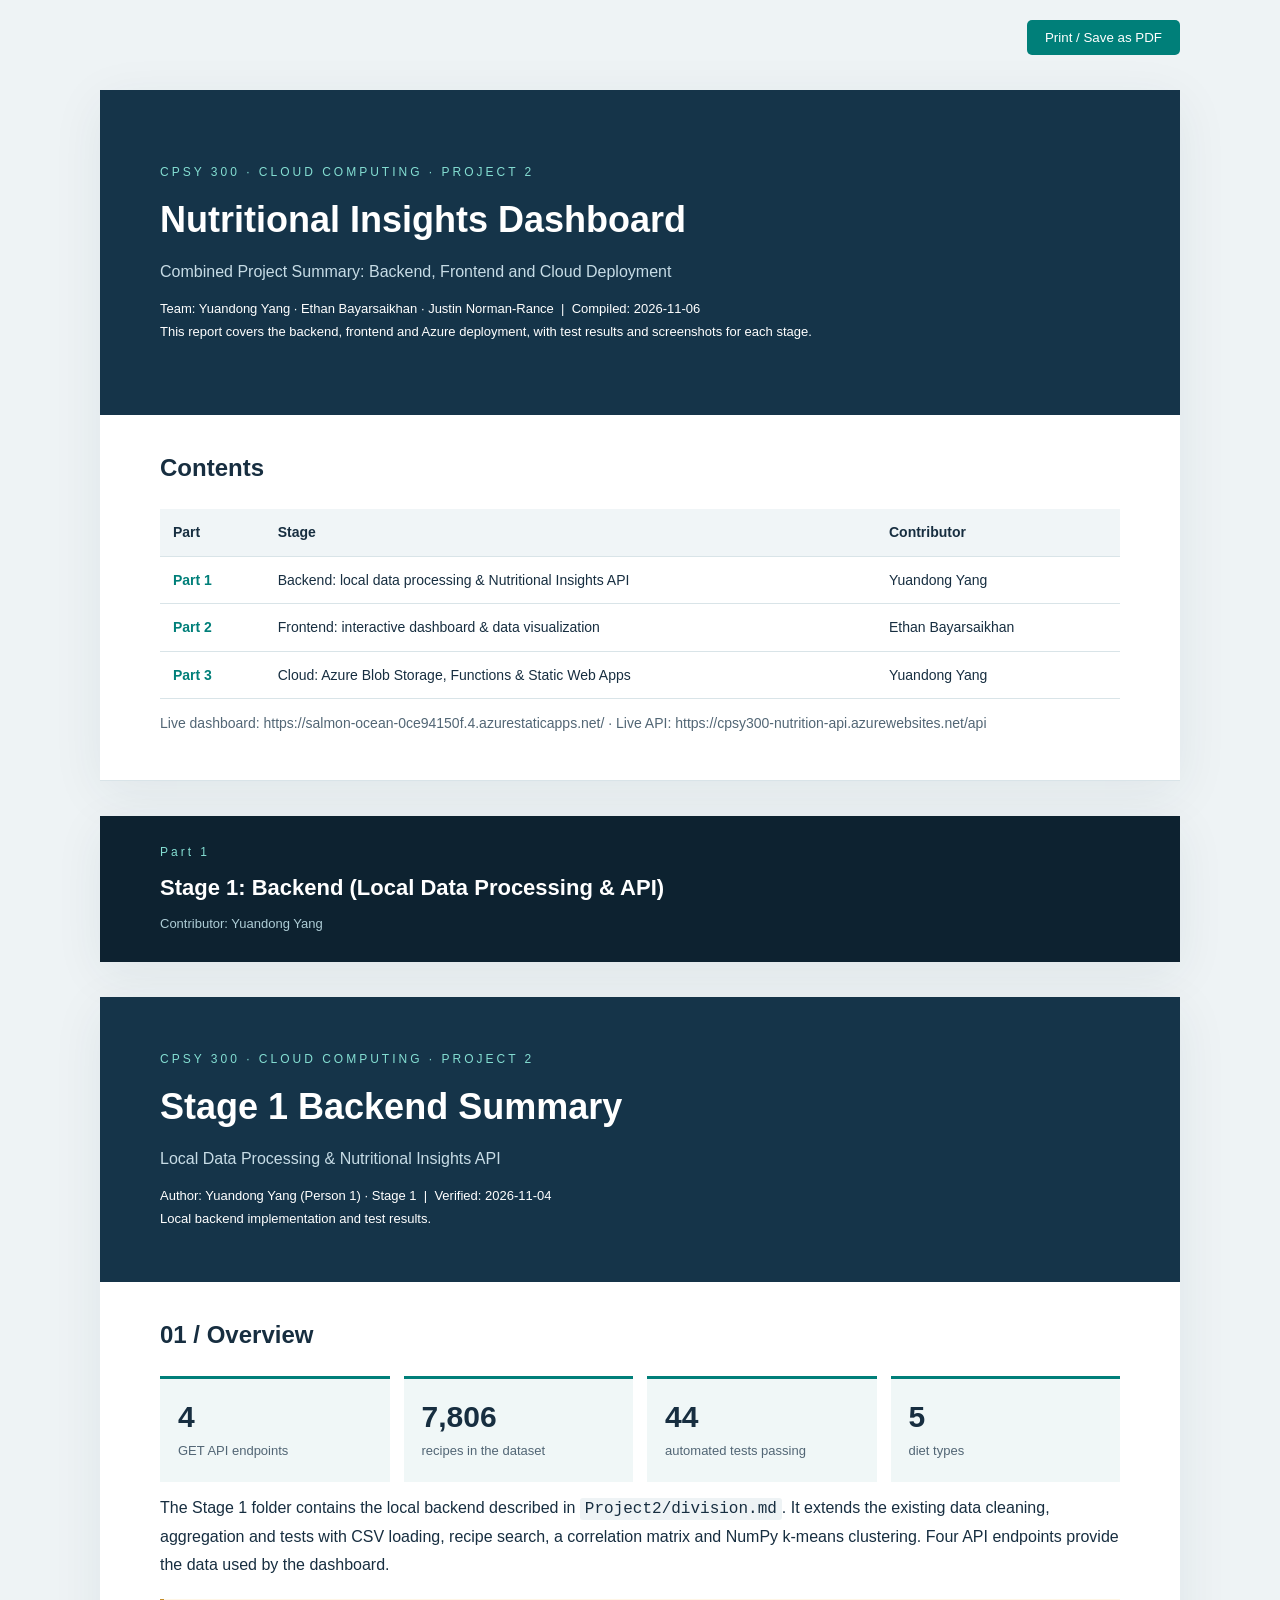
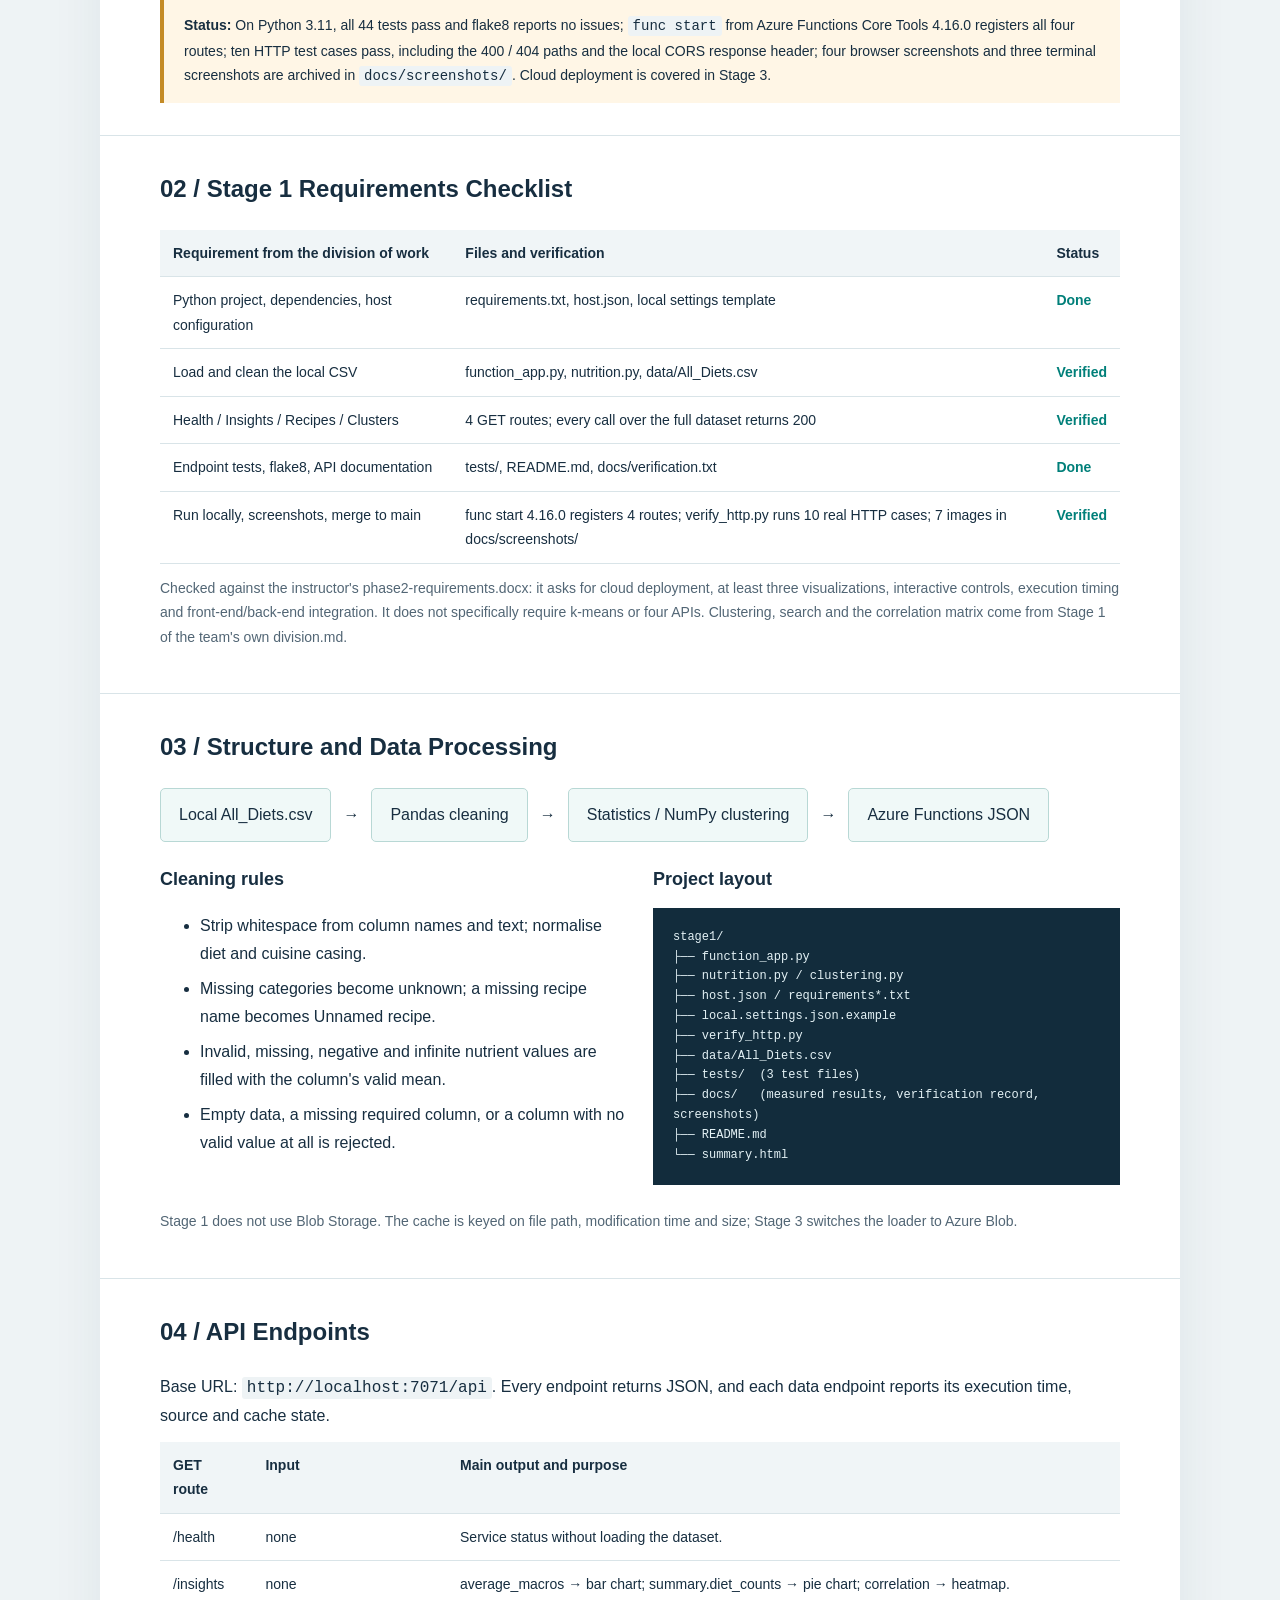
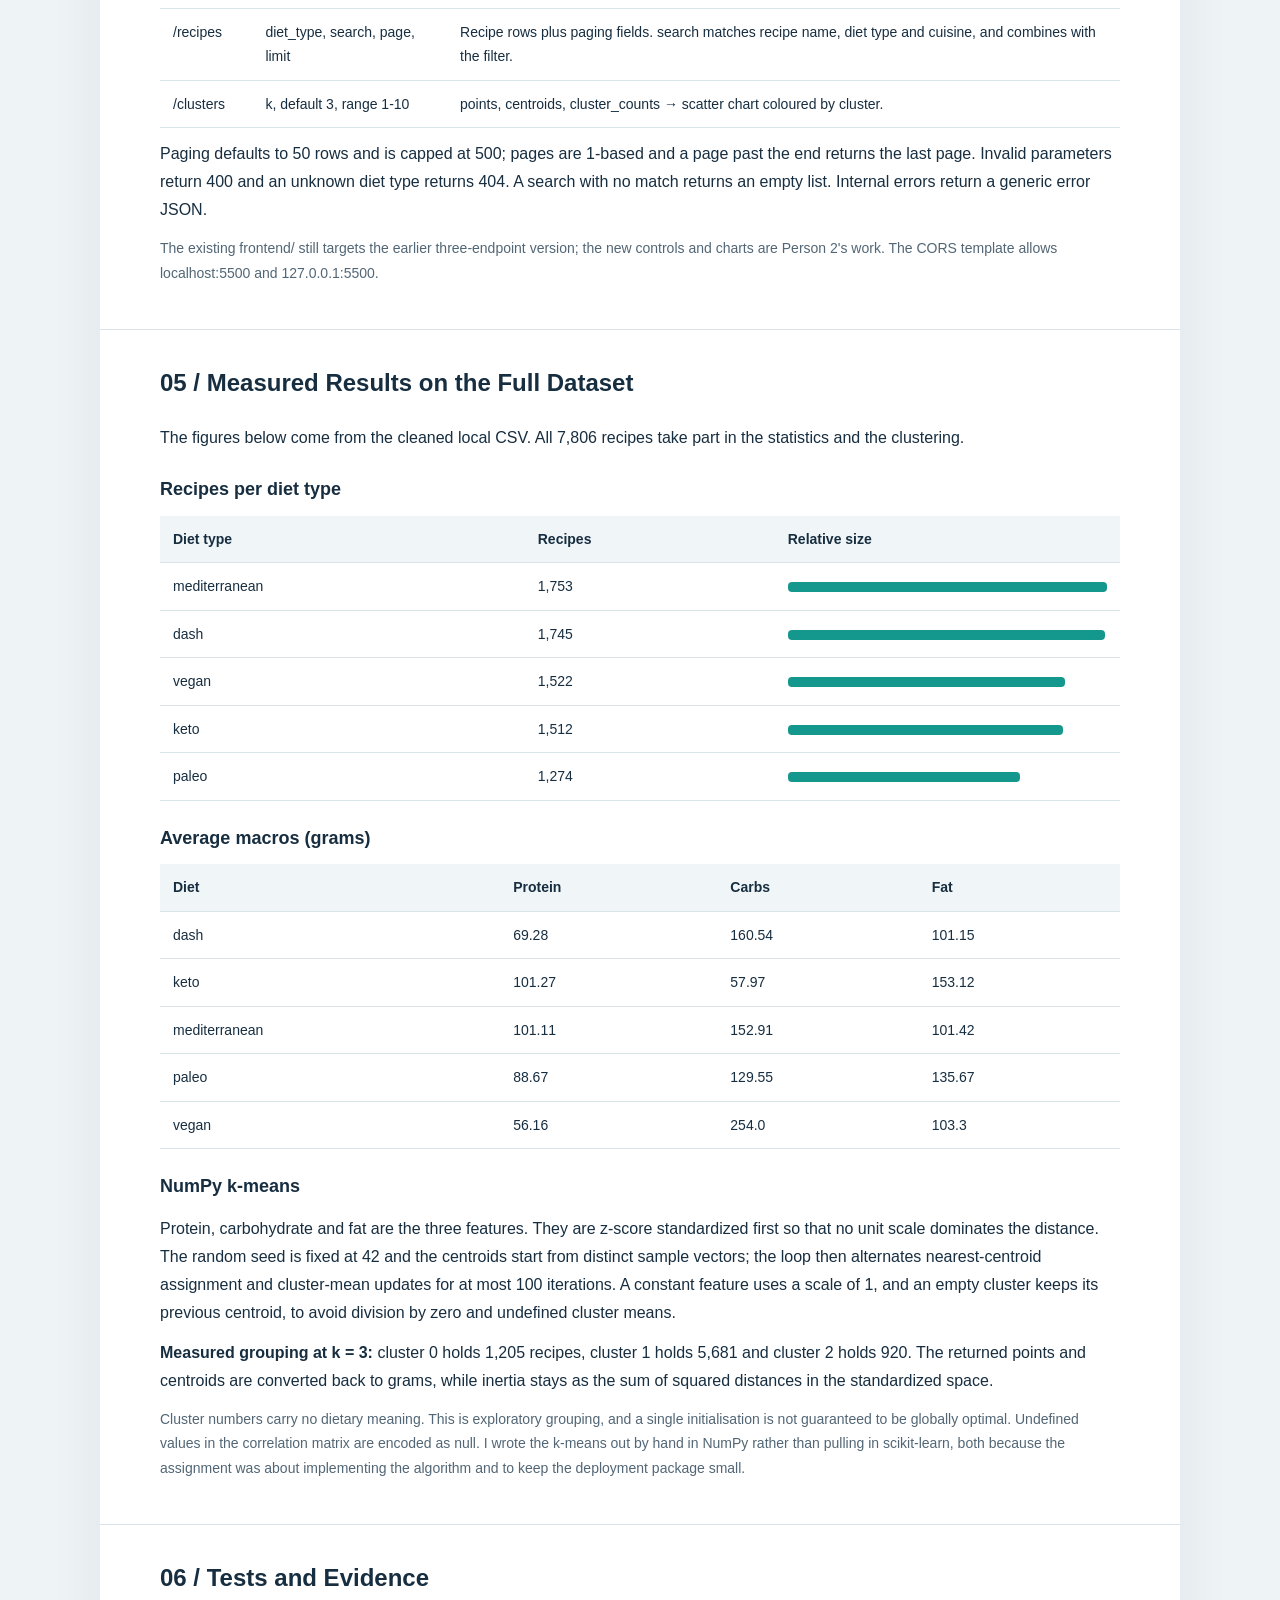
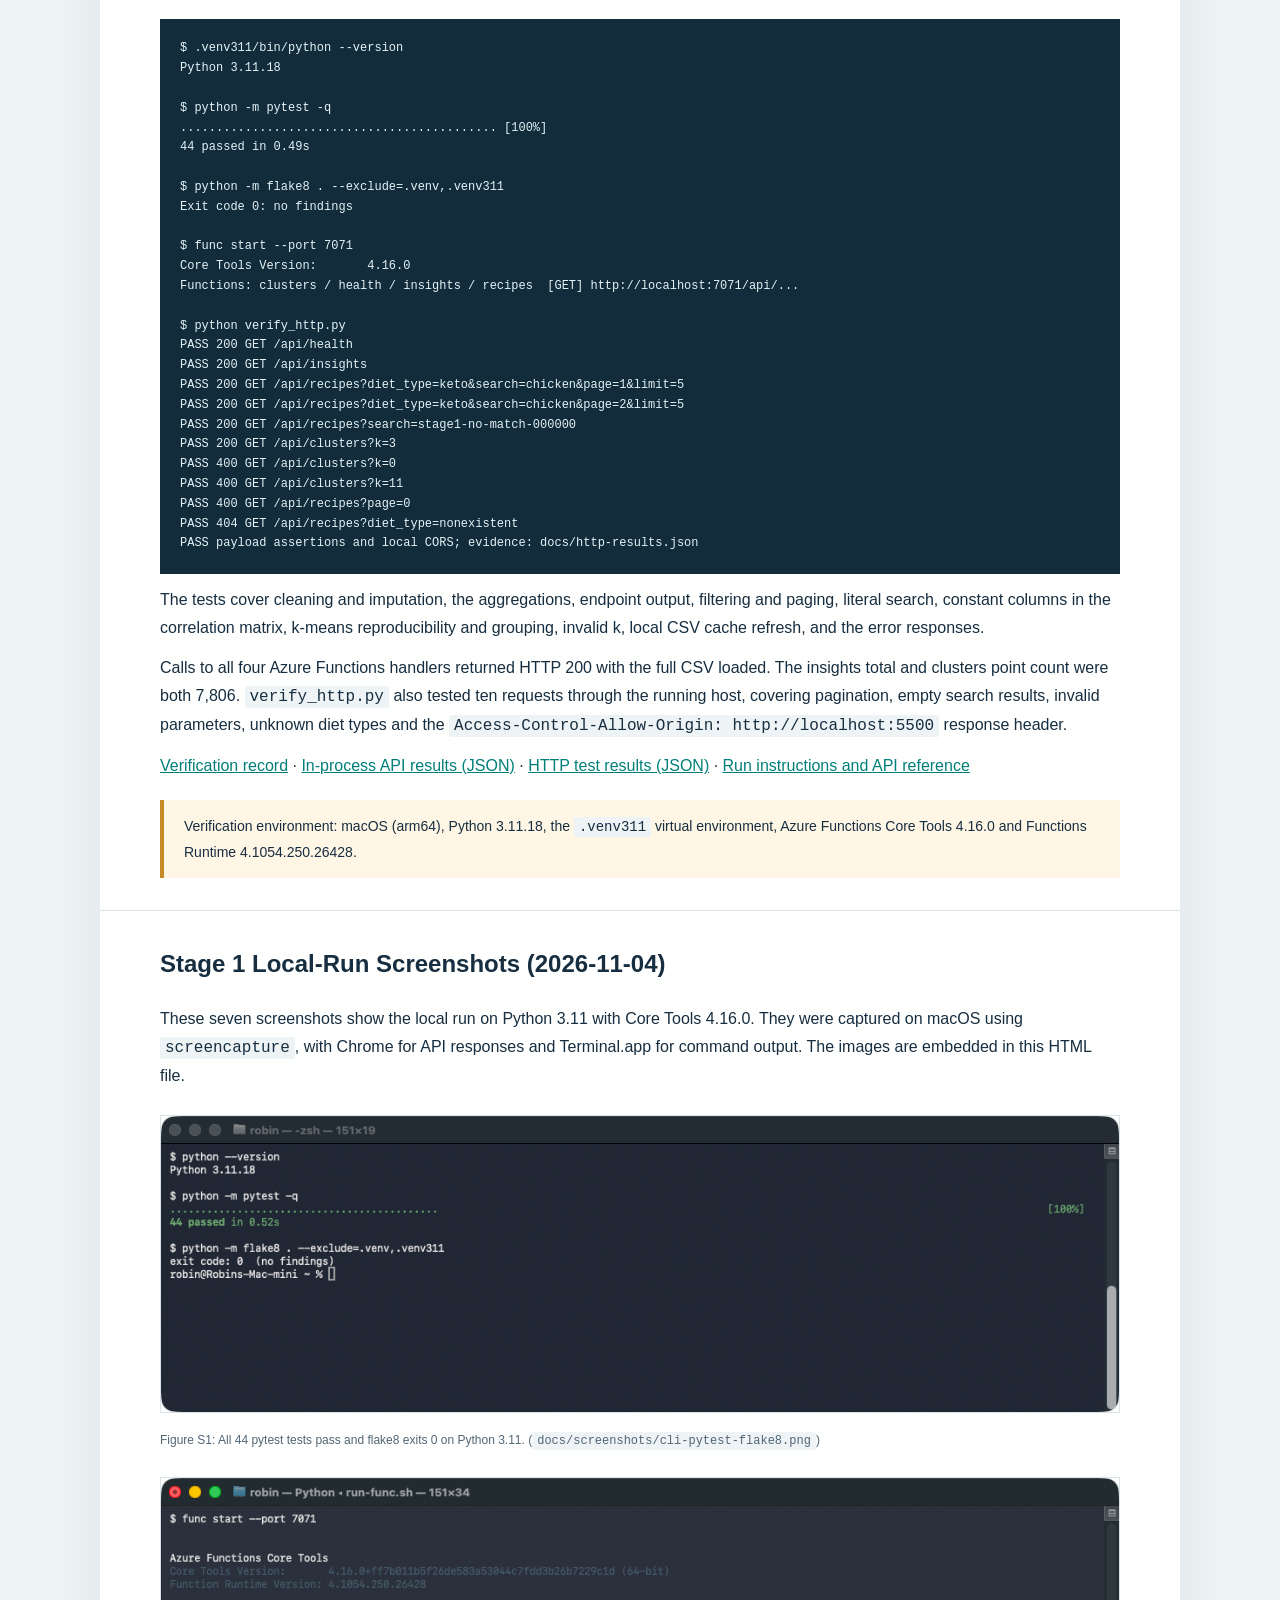
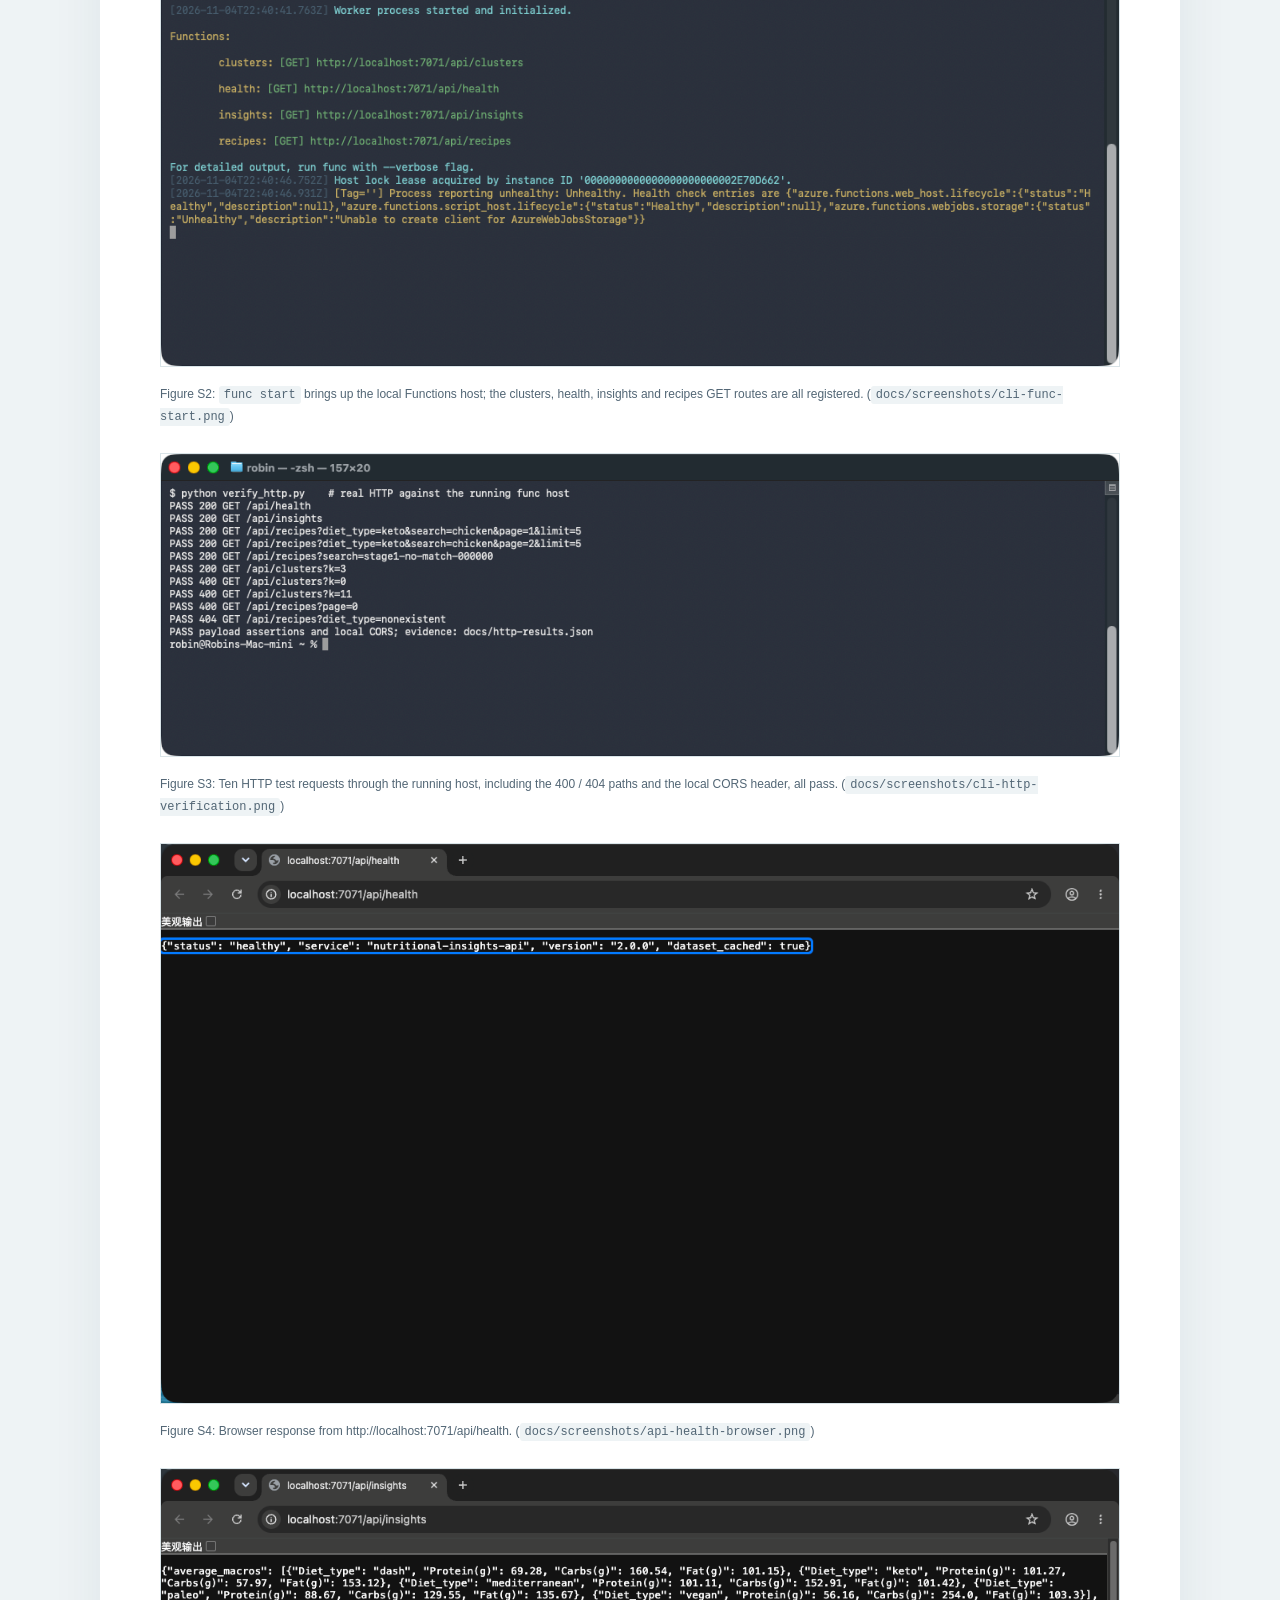
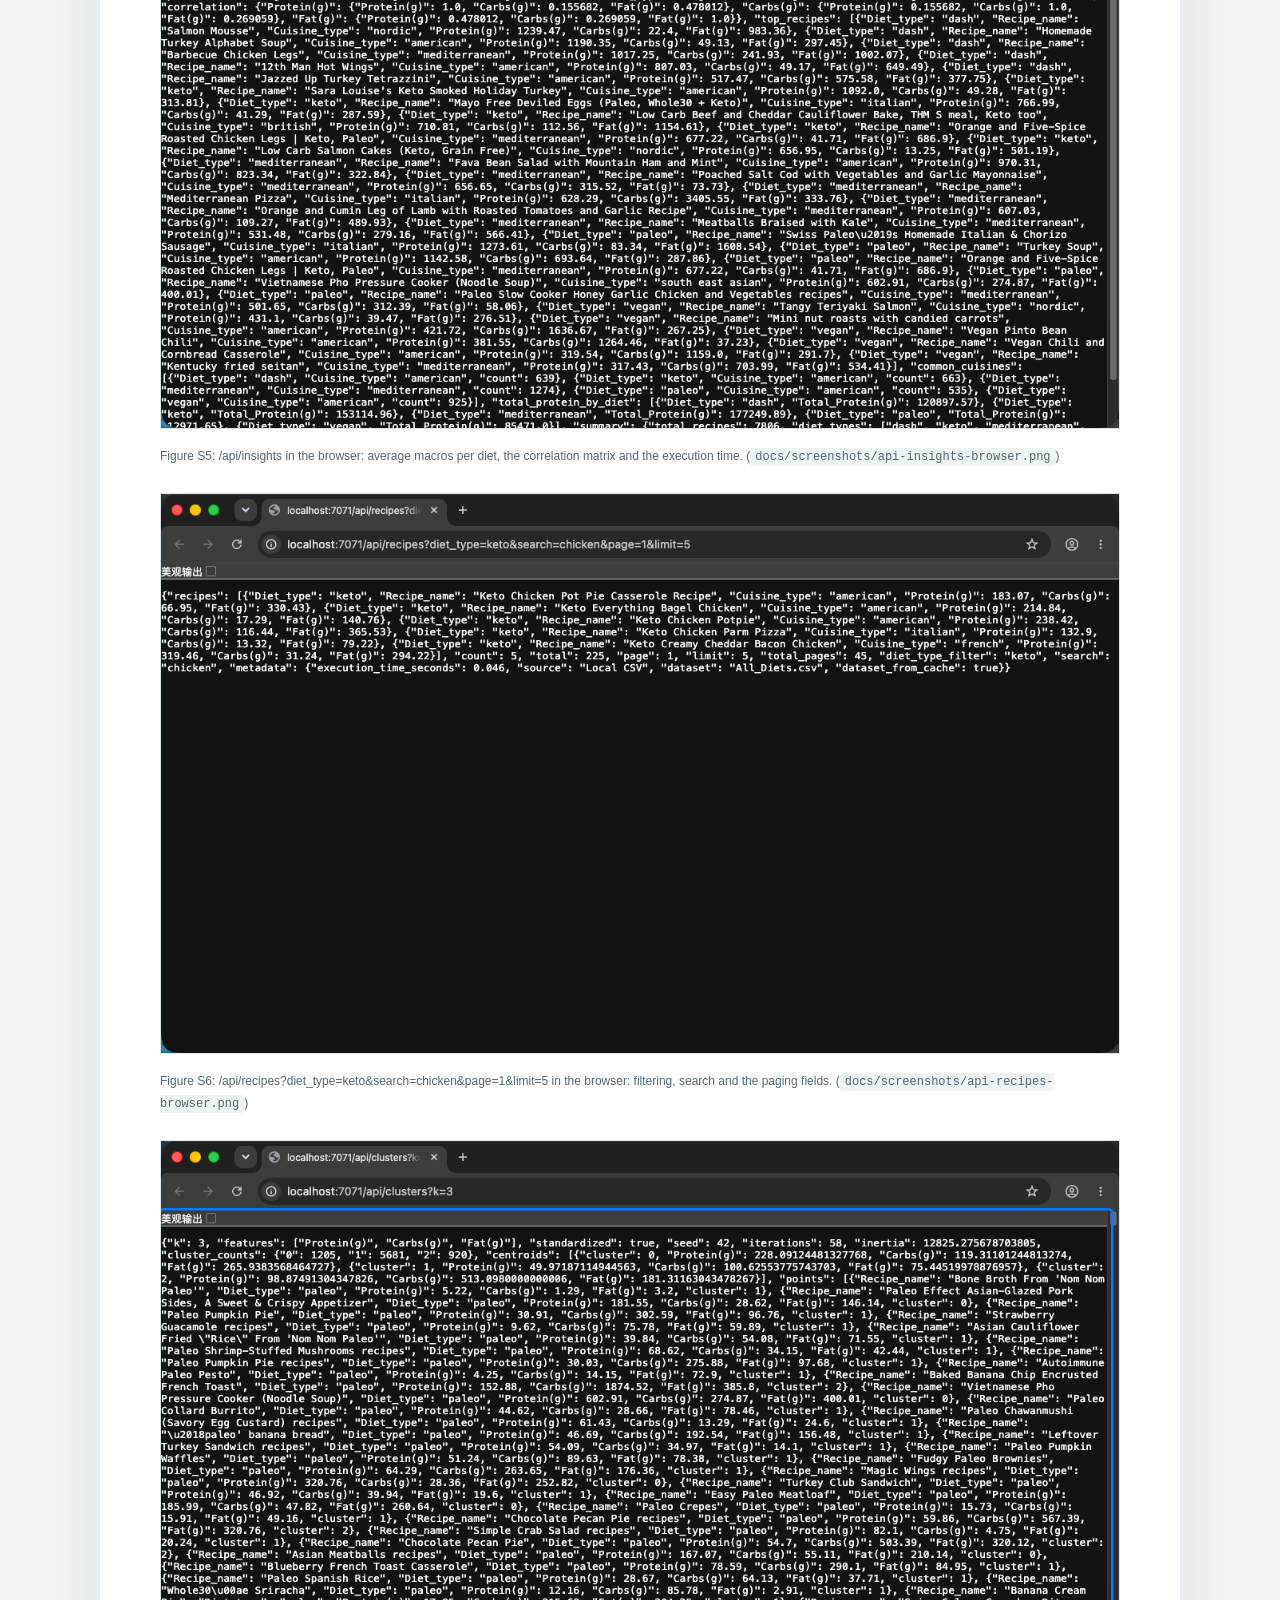
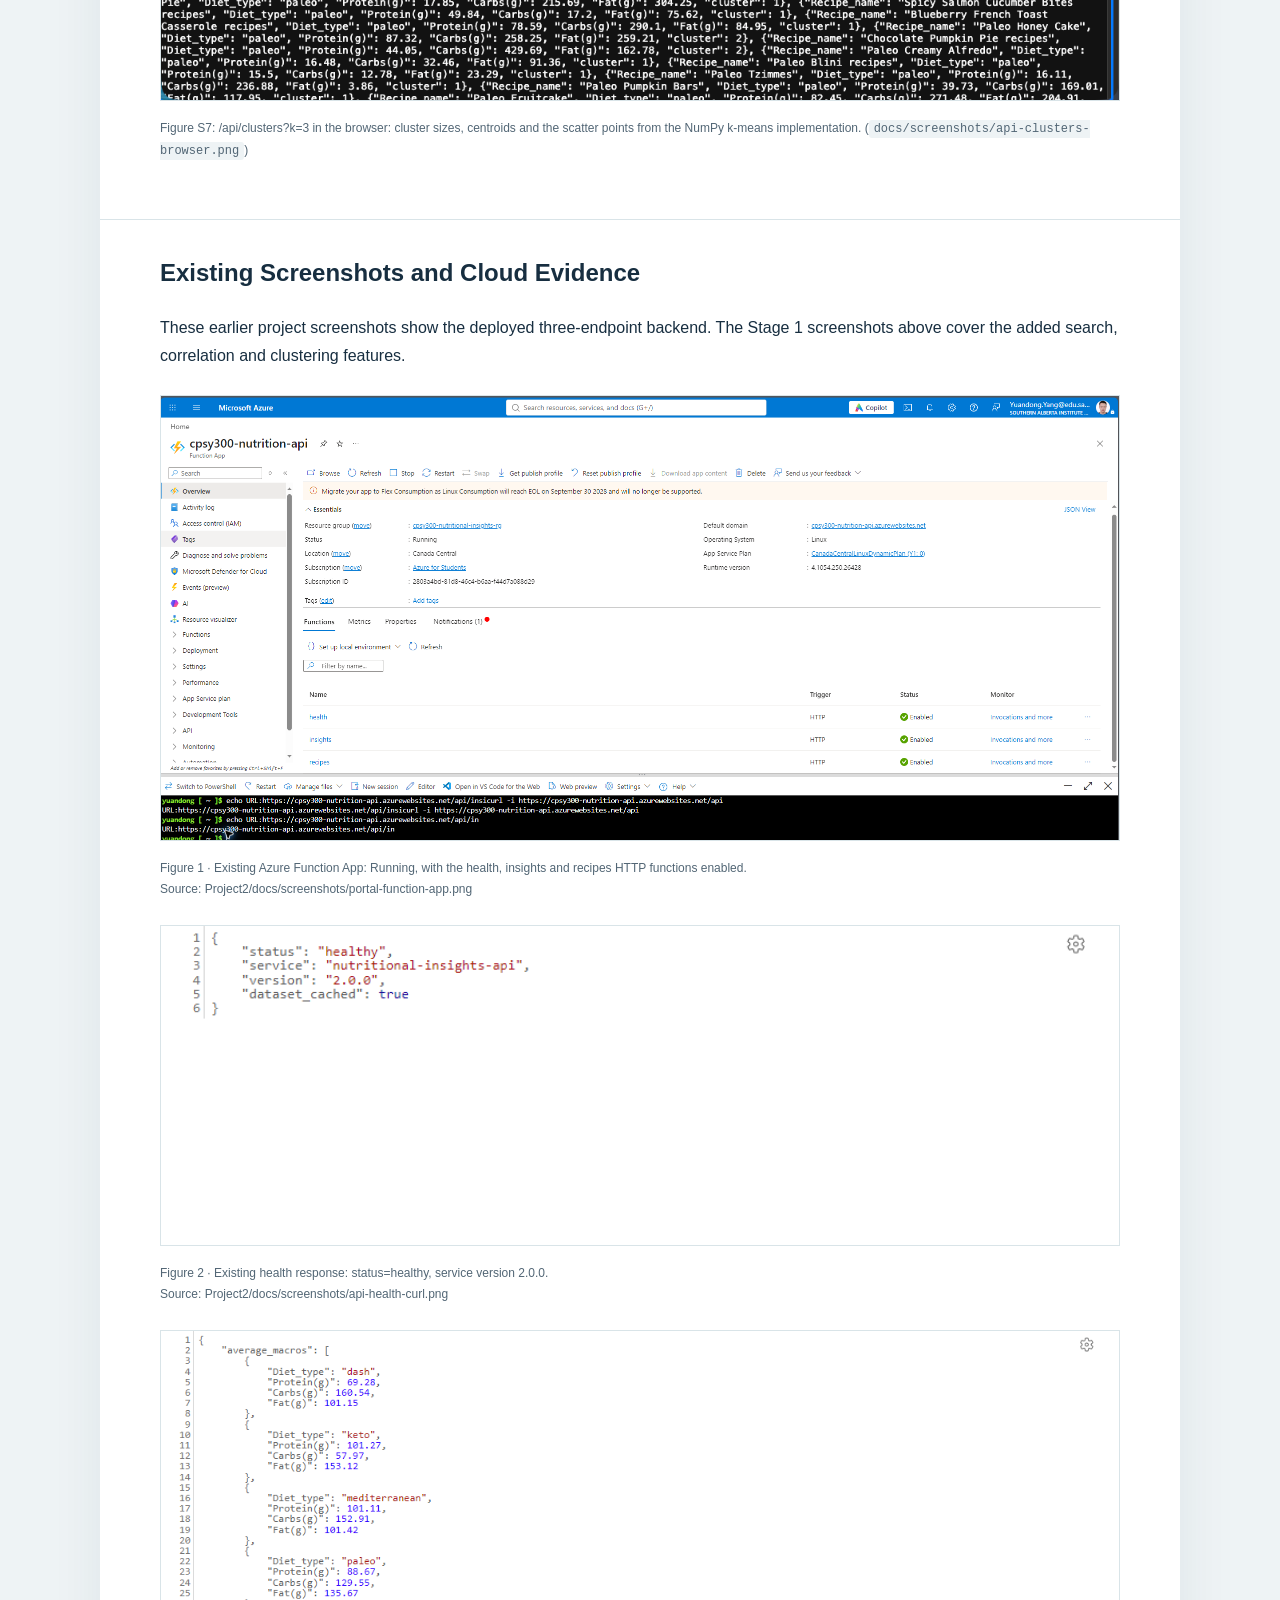
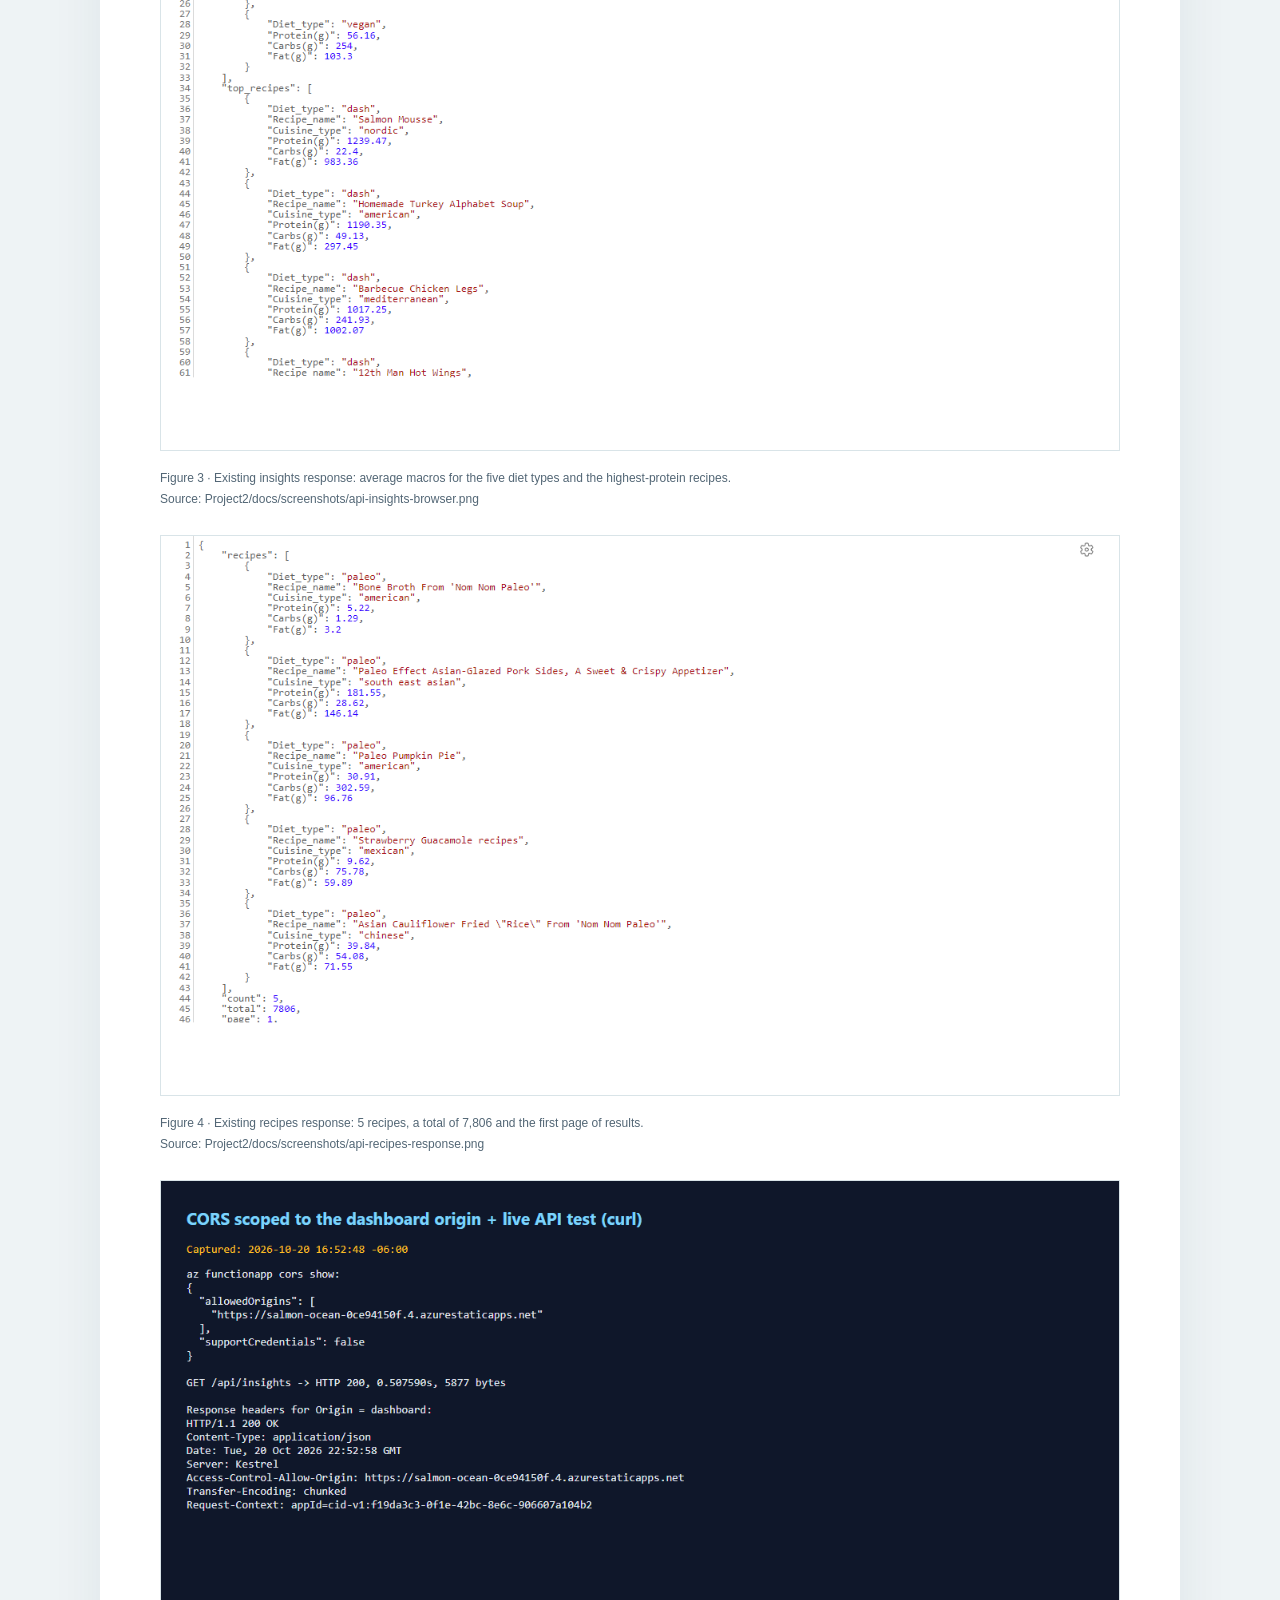
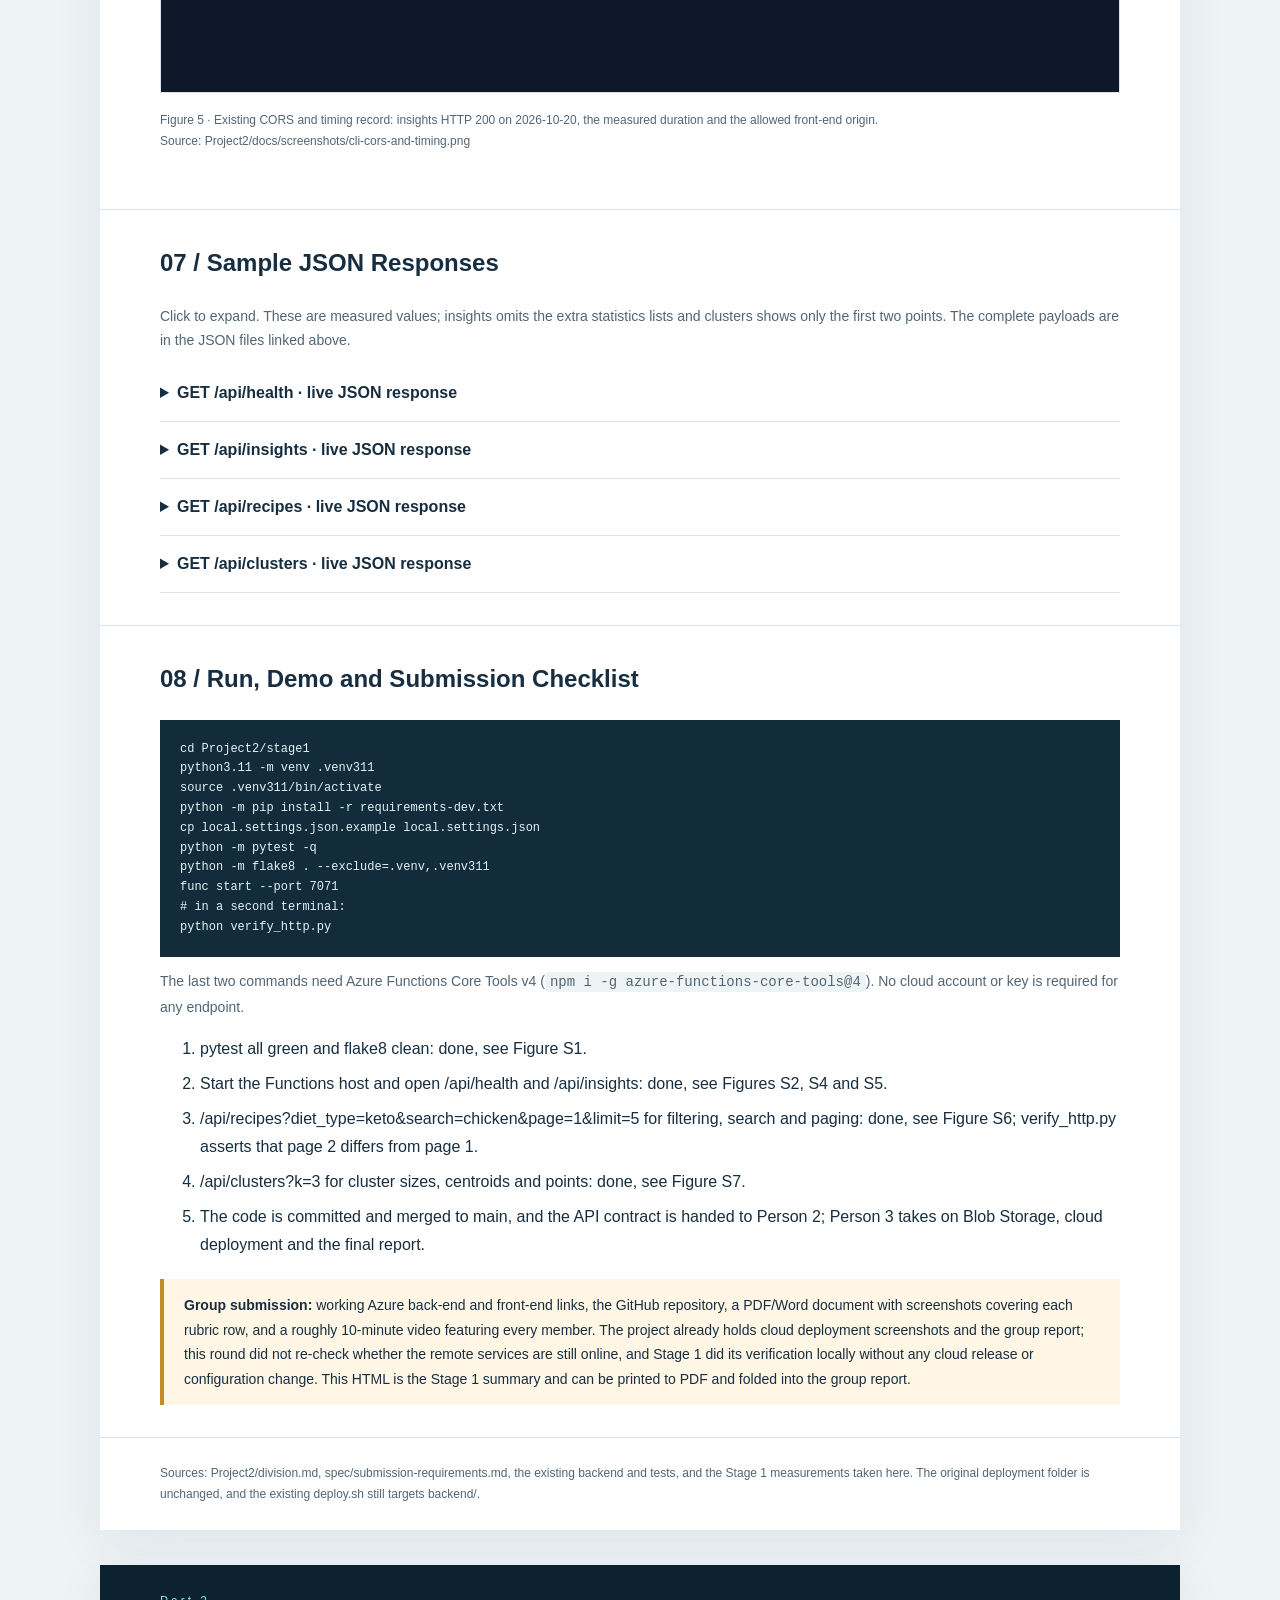
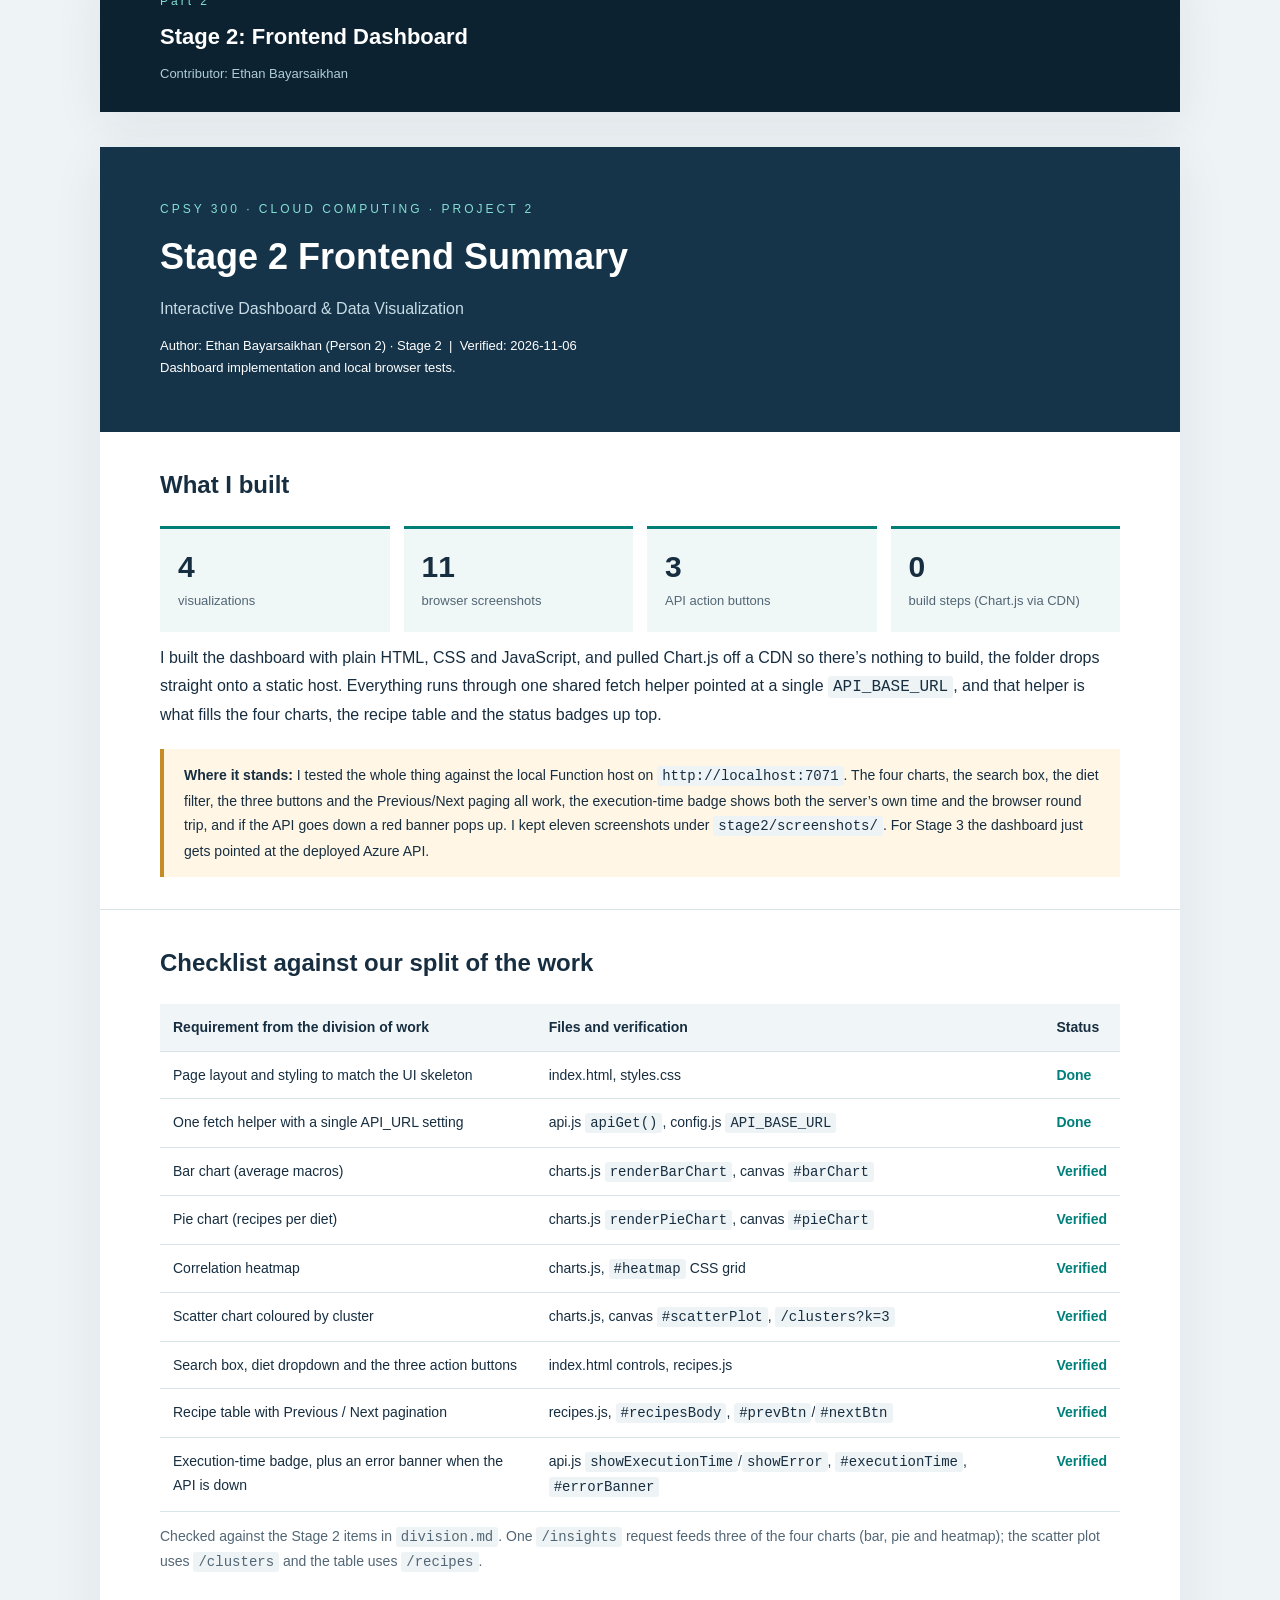
